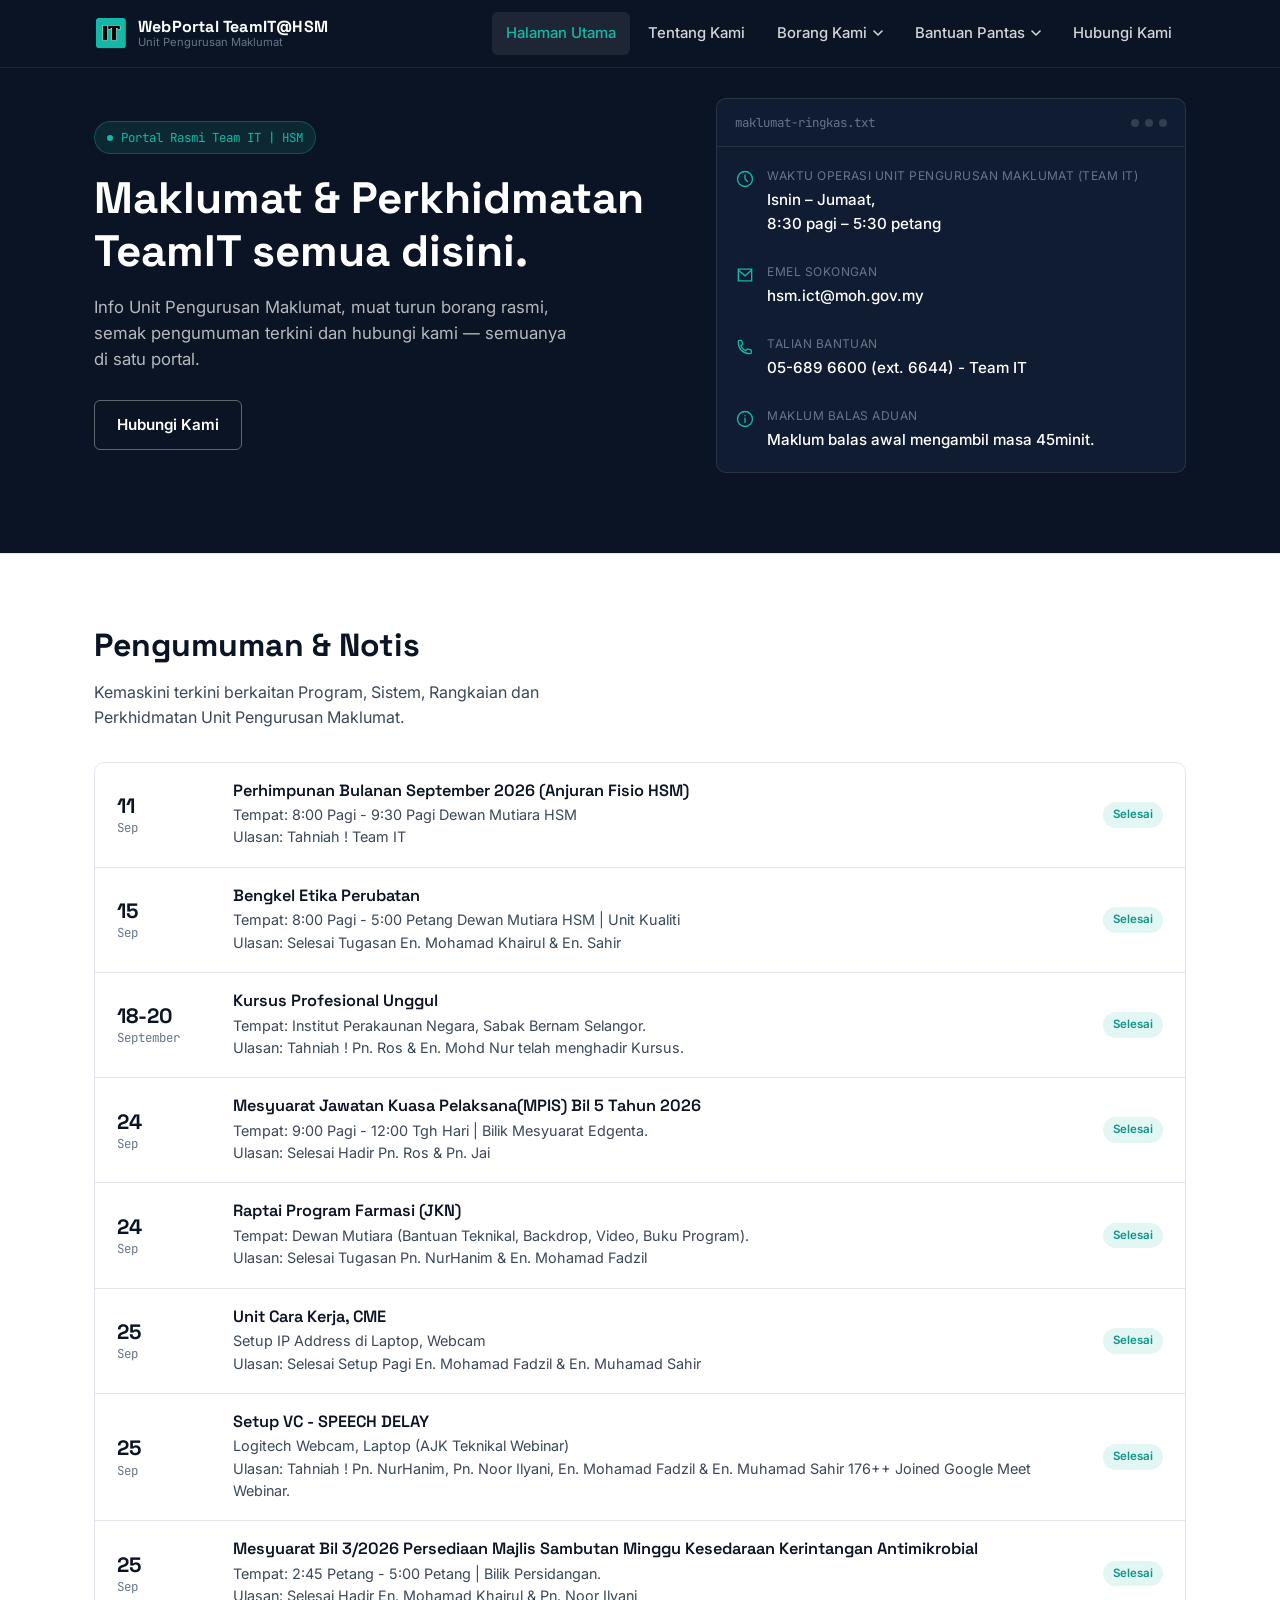
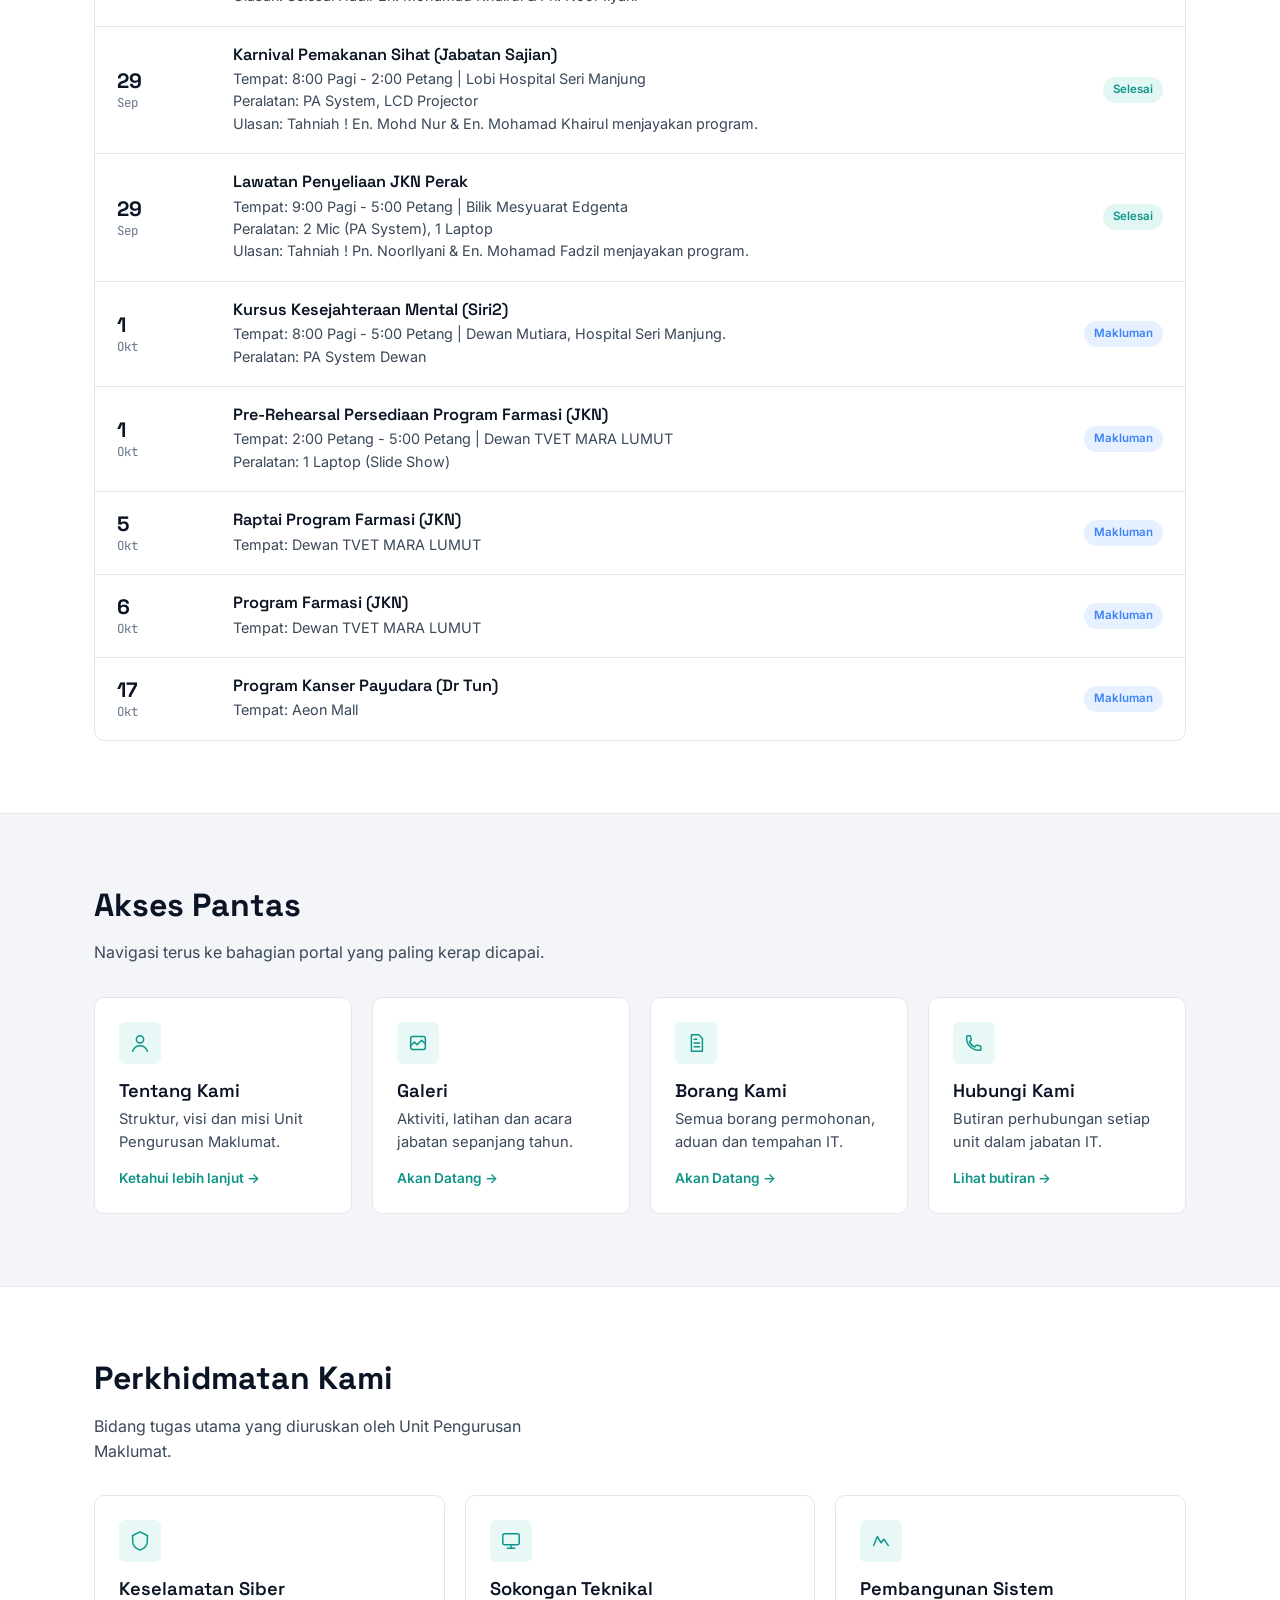
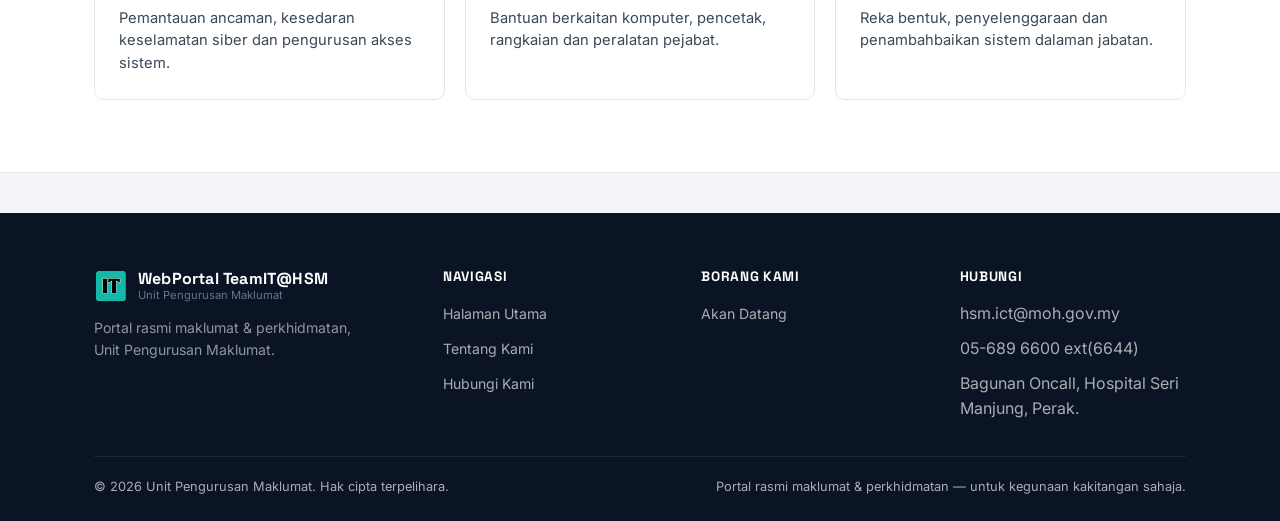
==== index.html @ c6479dba "Updated: Kemaskini Pengumuman & Notis (batal)" ====
<!DOCTYPE html>
<html lang="ms">
<head>
<meta charset="UTF-8">
<meta name="viewport" content="width=device-width, initial-scale=1.0">
<title>WebPortal TeamIT — Halaman Utama</title>
 <!-- Kod Favicon PNG di sini -->
<link rel="icon" type="image/png" href="assets/img/logo.png">
<link rel="stylesheet" href="assets/css/style.css">
</head>
<body>

<!-- ============ NAVBAR ============ -->
<header class="navbar">
  <div class="container">
    <a href="index.html" class="brand">
      <!-- <svg class="brand-mark" viewBox="0 0 40 40" fill="none" xmlns="http://www.w3.org/2000/svg">
        <rect width="40" height="40" rx="8" fill="#14B8A6"/>
        <path d="M12 27V13M20 27V17M28 27V10" stroke="#0B1424" stroke-width="3" stroke-linecap="round"/>
      </svg> -->
      <!-- SELEPAS (di index.html, tentang-kami.html, galeri.html, hubungi-kami.html) -->
      <img src="assets/img/logo.png" alt="Logo WebPortal TeamIT" class="brand-mark">
      <span class="brand-text"><strong>WebPortal TeamIT@HSM</strong><span>Unit Pengurusan Maklumat</span></span>
    </a>

    <button class="nav-toggle" aria-label="Buka menu" aria-expanded="false">
      <svg width="26" height="26" viewBox="0 0 24 24" fill="none"><path d="M4 6h16M4 12h16M4 18h16" stroke="currentColor" stroke-width="2" stroke-linecap="round"/></svg>
    </button>

    <ul class="nav-links">
      <li class="active"><a href="index.html" class="nav-link">Halaman Utama</a></li>
      <li><a href="tentang-kami.html" class="nav-link">Tentang Kami</a></li>
      <!-- <li><a href="galeri.html" class="nav-link">Galeri</a></li> -->
      <li class="has-dropdown">
        <a href="borang/index.html" class="nav-link">
          Borang Kami
          <svg class="caret" viewBox="0 0 10 6" fill="none"><path d="M1 1l4 4 4-4" stroke="currentColor" stroke-width="1.6" stroke-linecap="round" stroke-linejoin="round"/></svg>
        </a>
        <div class="dropdown">
          <a href="#"><strong>Borang Kami</strong><small>Fungsi ini akan datang</small></a>
          <!-- <a href="borang/permohonan-akaun.html"><strong>Permohonan Akaun & Akses</strong><small>Akaun e-mel, sistem dalaman & VPN</small></a> -->
          <!-- <a href="borang/aduan-sistem.html"><strong>Aduan Sistem / Kerosakan</strong><small>Laporkan masalah rangkaian, komputer & sistem</small></a> -->
          <!-- <a href="borang/tempahan-peralatan.html"><strong>Tempahan Peralatan IT</strong><small>Projektor, laptop, sistem PA & lain-lain</small></a> -->
          <!-- <a href="borang/cadangan-penambahbaikan.html"><strong>Cadangan Penambahbaikan</strong><small>Cadangkan penambahbaikan sistem/perkhidmatan</small></a> -->
          <!-- <div class="dropdown-footer">
            <a href="borang/index.html">Lihat semua borang →</a>
          </div> -->
        </div>
      </li>
      <li class="has-dropdown">
        <a href="borang/index.html" class="nav-link">Bantuan Pantas
           <svg class="caret" viewBox="0 0 10 6" fill="none"><path d="M1 1l4 4 4-4" stroke="currentColor" stroke-width="1.6" stroke-linecap="round" stroke-linejoin="round"/></svg>
        </a>
        <div class="dropdown">
          <a href="bantuan.html"><strong>URL Pantas</strong><small>Pautan url ini ada Internet & Intranet</small></a>
        </div>
      </li>
      <li><a href="hubungi-kami.html" class="nav-link">Hubungi Kami</a></li>
    </ul>
  </div>
</header>

<!-- ============ HERO ============ -->
<section class="hero">
  <div class="container">
    <div>
      <span class="hero-tag"><span class="dot"></span> Portal Rasmi Team IT | HSM</span>
      <h1>Maklumat & Perkhidmatan TeamIT semua disini.</h1>
      <p class="lead">Info Unit Pengurusan Maklumat, muat turun borang rasmi, semak pengumuman terkini dan hubungi kami — semuanya di satu portal.</p>
      <div class="hero-actions">
        <!-- <a href="borang/index.html" class="btn btn-main">Lihat Borang Kami</a> -->
        <a href="hubungi-kami.html" class="btn btn-outline">Hubungi Kami</a>
      </div>
    </div>

    <div class="status-panel">
      <div class="status-panel-head">
        <span>maklumat-ringkas.txt</span>
        <span class="lights"><span></span><span></span><span></span></span>
      </div>
      <ul class="status-list">
        <li>
          <svg class="ic" viewBox="0 0 24 24" fill="none"><circle cx="12" cy="12" r="9" stroke="currentColor" stroke-width="1.6"/><path d="M12 7v5l3 3" stroke="currentColor" stroke-width="1.6" stroke-linecap="round"/></svg>
          <div><div class="label">Waktu Operasi Unit Pengurusan Maklumat (Team IT)</div><div class="value">Isnin – Jumaat, <br>8:30 pagi – 5:30 petang</div></div>
        </li>
        <li>
          <svg class="ic" viewBox="0 0 24 24" fill="none"><path d="M4 5h16v14H4z" stroke="currentColor" stroke-width="1.6"/><path d="M4 6l8 7 8-7" stroke="currentColor" stroke-width="1.6"/></svg>
          <div><div class="label">Emel Sokongan</div><div class="value">hsm.ict@moh.gov.my</div></div>
        </li>
        <li>
          <svg class="ic" viewBox="0 0 24 24" fill="none"><path d="M4 5c0-.6.4-1 1-1h2.2c.5 0 .9.3 1 .8l.8 3.2c.1.4 0 .8-.3 1.1L7 10.8c1.2 2.5 3.2 4.5 5.7 5.7l1.7-1.7c.3-.3.7-.4 1.1-.3l3.2.8c.5.1.8.5.8 1V19c0 .6-.4 1-1 1h-1C9.8 20 4 14.2 4 6.9V5z" stroke="currentColor" stroke-width="1.6" stroke-linejoin="round"/></svg>
          <div><div class="label">Talian Bantuan</div>
          <!-- <div class="value">05-689 6600 (ext. 6645) - Non Team IT</div> -->
          <div class="value">05-689 6600 (ext. 6644) - Team IT</div></div>
        </li>
        <li>
         <svg class="ic" viewBox="0 0 24 24" fill="none"><circle cx="12" cy="12" r="9" stroke="currentColor" stroke-width="1.6"/><path d="M12 11v5" stroke="currentColor" stroke-width="1.6" stroke-linecap="round"/><circle cx="12" cy="8" r="0.9" fill="currentColor" stroke="none"/></svg>
          <div><div class="label">Maklum Balas Aduan</div><div class="value">Maklum balas awal mengambil masa 45minit.</div></div>
        </li>
      </ul>
    </div>
  </div>
</section>

<!-- ============ PENGUMUMAN ============ -->
<section class="section section--alt">
  <div class="container">
    <div class="eyebrow-row">
      <div>
        <h2>Pengumuman & Notis</h2>
        <p>Kemaskini terkini berkaitan Program, Sistem, Rangkaian dan Perkhidmatan Unit Pengurusan Maklumat.</p>
      </div>
    </div>

    <div class="notice-list">
      <div class="notice-item">
        <div class="notice-date"><strong>11</strong>Sep</div>
        <div class="notice-body">
          <h3>Perhimpunan Bulanan September 2026 (Anjuran Fisio HSM)</h3>
          <p>Tempat: 8:00 Pagi - 9:30 Pagi Dewan Mutiara HSM</p>
          <p>Ulasan: Tahniah ! Team IT</p>
        </div>
        <!-- <span class="tag tag--warn">Penyelenggaraan</span> -->
           <span class="tag tag--ok">Selesai</span>
      </div>

      <div class="notice-item">
        <div class="notice-date"><strong>15</strong>Sep</div>
        <div class="notice-body">
          <h3>Bengkel Etika Perubatan</h3>
          <p>Tempat: 8:00 Pagi - 5:00 Petang Dewan Mutiara HSM | Unit Kualiti</p>
          <p>Ulasan: Selesai Tugasan En. Mohamad Khairul & En. Sahir</p>
        </div>
        <!-- <span class="tag tag--warn">Penyelenggaraan</span> -->
           <span class="tag tag--ok">Selesai</span>
      </div>

      <div class="notice-item">
        <div class="notice-date"><strong>18-20</strong>September</div>
        <div class="notice-body">
          <h3>Kursus Profesional Unggul</h3>
          <p>Tempat: Institut Perakaunan Negara, Sabak Bernam Selangor.</p>
          <p>Ulasan: Tahniah ! Pn. Ros & En. Mohd Nur telah menghadir Kursus.</p>
        </div>
        <!-- <span class="tag tag--warn">Penyelenggaraan</span> -->
           <span class="tag tag--ok">Selesai</span>
      </div>



      <div class="notice-item">
        <div class="notice-date"><strong>24</strong>Sep</div>
        <div class="notice-body">
          <h3>Mesyuarat Jawatan Kuasa Pelaksana(MPIS) Bil 5 Tahun 2026</h3>
          <p>Tempat: 9:00 Pagi - 12:00 Tgh Hari | Bilik Mesyuarat Edgenta.</p>
          <p>Ulasan: Selesai Hadir Pn. Ros & Pn. Jai</p>
          <!-- <p>Kata laluan akaun sistem kini wajib ditukar setiap 90 hari. Sila rujuk emel makluman untuk butiran.</p> -->
        </div>
        <span class="tag tag--ok">Selesai</span>
      </div>

      <div class="notice-item">
        <div class="notice-date"><strong>24</strong>Sep</div>
        <div class="notice-body">
          <h3>Raptai Program Farmasi (JKN)</h3>
          <p>Tempat: Dewan Mutiara (Bantuan Teknikal, Backdrop, Video, Buku Program). </p>
          <p>Ulasan: Selesai Tugasan Pn. NurHanim & En. Mohamad Fadzil</p>
          <!-- <p>Kata laluan akaun sistem kini wajib ditukar setiap 90 hari. Sila rujuk emel makluman untuk butiran.</p> -->
        </div>
        <span class="tag tag--ok">Selesai</span>
      </div>

      <div class="notice-item">
        <div class="notice-date"><strong>25</strong>Sep</div>
        <div class="notice-body">
          <h3>Unit Cara Kerja, CME</h3>
          <p>Setup IP Address di Laptop, Webcam</p>
          <p>Ulasan: Selesai Setup Pagi En. Mohamad Fadzil & En. Muhamad Sahir</p>
        </div>
        <span class="tag tag--ok">Selesai</span>
      </div>

      <div class="notice-item">
        <div class="notice-date"><strong>25</strong>Sep</div>
        <div class="notice-body">
          <h3>Setup VC - SPEECH DELAY</h3>
          <p>Logitech Webcam, Laptop (AJK Teknikal Webinar)</p>
          <p>Ulasan: Tahniah ! Pn. NurHanim, Pn. Noor Ilyani, En. Mohamad Fadzil & En. Muhamad Sahir 176++ Joined Google Meet Webinar.</p>
        </div>
        <span class="tag tag--ok">Selesai</span>
      </div>

      <div class="notice-item">
        <div class="notice-date"><strong>25</strong>Sep</div>
        <div class="notice-body">
          <h3>Mesyuarat Bil 3/2026 Persediaan Majlis Sambutan Minggu Kesedaraan Kerintangan Antimikrobial</h3>
          <p>Tempat: 2:45 Petang - 5:00 Petang | Bilik Persidangan.</p>
          <p>Ulasan: Selesai Hadir En. Mohamad Khairul & Pn. Noor Ilyani</p>
        </div>
        <span class="tag tag--ok">Selesai</span>
      </div>

      <div class="notice-item">
        <div class="notice-date"><strong>29</strong>Sep</div>
        <div class="notice-body">
          <h3>Karnival Pemakanan Sihat (Jabatan Sajian)</h3>
          <p>Tempat: 8:00 Pagi - 2:00 Petang | Lobi Hospital Seri Manjung</p>
          <p>Peralatan: PA System, LCD Projector</p>
          <p>Ulasan: Tahniah ! En. Mohd Nur & En. Mohamad Khairul menjayakan program.</p>
        </div>
        <span class="tag tag--ok">Selesai</span>
      </div>

      <div class="notice-item">
        <div class="notice-date"><strong>29</strong>Sep</div>
        <div class="notice-body">
          <h3>Lawatan Penyeliaan JKN Perak</h3>
          <p>Tempat: 9:00 Pagi - 5:00 Petang | Bilik Mesyuarat Edgenta</p>
          <p>Peralatan: 2 Mic (PA System), 1 Laptop</p>
          <p>Ulasan: Tahniah ! Pn. NoorIlyani & En. Mohamad Fadzil menjayakan program.</p>
        </div>
        <span class="tag tag--ok">Selesai</span>
      </div>

      <div class="notice-item">
        <div class="notice-date"><strong>1</strong>Okt</div>
        <div class="notice-body">
          <h3>Kursus Kesejahteraan Mental (Siri2)</h3>
          <p>Tempat: 8:00 Pagi - 5:00 Petang | Dewan Mutiara, Hospital Seri Manjung.</p>
          <p>Peralatan: PA System Dewan</p>
        </div>
        <span class="tag tag--info">Makluman</span>
      </div>

      <div class="notice-item">
        <div class="notice-date"><strong>1</strong>Okt</div>
        <div class="notice-body">
          <h3>Pre-Rehearsal Persediaan Program Farmasi (JKN)</h3>
          <p>Tempat: 2:00 Petang - 5:00 Petang | Dewan TVET MARA LUMUT</p>
          <p>Peralatan: 1 Laptop (Slide Show)</p>
        </div>
        <span class="tag tag--info">Makluman</span>
      </div>

      <div class="notice-item">
        <div class="notice-date"><strong>5</strong>Okt</div>
        <div class="notice-body">
          <h3>Raptai Program Farmasi (JKN)</h3>
          <p>Tempat: Dewan TVET MARA LUMUT</p>
        </div>
        <span class="tag tag--info">Makluman</span>
      </div>
      <div class="notice-item">
        <div class="notice-date"><strong>6</strong>Okt</div>
        <div class="notice-body">
          <h3>Program Farmasi (JKN)</h3>
          <p>Tempat: Dewan TVET MARA LUMUT</p>
        </div>
        <span class="tag tag--info">Makluman</span>
      </div>
      <div class="notice-item">
        <div class="notice-date"><strong>17</strong>Okt</div>
        <div class="notice-body">
          <h3>Program Kanser Payudara (Dr Tun)</h3>
          <p>Tempat: Aeon Mall</p>
        </div>
        <span class="tag tag--info">Makluman</span>
      </div>
    </div>
  </div>
</section>

<!-- ============ AKSES PANTAS ============ -->
<section class="section">
  <div class="container">
    <div class="eyebrow-row">
      <div>
        <h2>Akses Pantas</h2>
        <p>Navigasi terus ke bahagian portal yang paling kerap dicapai.</p>
      </div>
    </div>

    <div class="grid grid-4">
      <a href="tentang-kami.html" class="card">
        <div class="card-icon"><svg viewBox="0 0 24 24" fill="none"><path d="M12 12a4 4 0 100-8 4 4 0 000 8z" stroke="currentColor" stroke-width="1.6"/><path d="M4 21c1.5-4 5-6 8-6s6.5 2 8 6" stroke="currentColor" stroke-width="1.6" stroke-linecap="round"/></svg></div>
        <h3>Tentang Kami</h3>
        <p>Struktur, visi dan misi Unit Pengurusan Maklumat.</p>
        <span class="card-link">Ketahui lebih lanjut →</span>
      </a>
      <!-- <a href="galeri.html" class="card"> -->
        <a href="#" class="card" onclick="return false;">
        <div class="card-icon"><svg viewBox="0 0 24 24" fill="none"><rect x="4" y="5" width="16" height="14" rx="2" stroke="currentColor" stroke-width="1.6"/><path d="M4 15l4-4 3 3 5-5 4 4" stroke="currentColor" stroke-width="1.6" stroke-linejoin="round"/></svg></div>
        <h3>Galeri</h3>
        <p>Aktiviti, latihan dan acara jabatan sepanjang tahun.</p>
        <span class="card-link">Akan Datang →</span>
      </a>
      <!-- <a href="borang/index.html" class="card"> -->
        <a href="#" class="card" onclick="return false;">
        <div class="card-icon"><svg viewBox="0 0 24 24" fill="none"><path d="M7 3h8l4 4v14H7V3z" stroke="currentColor" stroke-width="1.6" stroke-linejoin="round"/><path d="M10 12h6M10 16h6M10 8h3" stroke="currentColor" stroke-width="1.6" stroke-linecap="round"/></svg></div>
        <h3>Borang Kami</h3>
        <p>Semua borang permohonan, aduan dan tempahan IT.</p>
        <span class="card-link">Akan Datang →</span>
      </a>
      <a href="hubungi-kami.html" class="card">
        <div class="card-icon"><svg viewBox="0 0 24 24" fill="none"><path d="M4 5c0-.6.4-1 1-1h2.2c.5 0 .9.3 1 .8l.8 3.2c.1.4 0 .8-.3 1.1L7 10.8c1.2 2.5 3.2 4.5 5.7 5.7l1.7-1.7c.3-.3.7-.4 1.1-.3l3.2.8c.5.1.8.5.8 1V19c0 .6-.4 1-1 1h-1C9.8 20 4 14.2 4 6.9V5z" stroke="currentColor" stroke-width="1.6" stroke-linejoin="round"/></svg></div>
        <h3>Hubungi Kami</h3>
        <p>Butiran perhubungan setiap unit dalam jabatan IT.</p>
        <span class="card-link">Lihat butiran →</span>
      </a>
    </div>
  </div>
</section>

<!-- ============ PERKHIDMATAN ============ -->
<section class="section section--alt">
  <div class="container">
    <div class="eyebrow-row">
      <div>
        <h2>Perkhidmatan Kami</h2>
        <p>Bidang tugas utama yang diuruskan oleh Unit Pengurusan Maklumat.</p>
      </div>
    </div>

    <div class="grid grid-3">
      <div class="card">
        <div class="card-icon"><svg viewBox="0 0 24 24" fill="none"><path d="M12 2l8 4v6c0 5-3.5 8.5-8 10-4.5-1.5-8-5-8-10V6l8-4z" stroke="currentColor" stroke-width="1.6" stroke-linejoin="round"/></svg></div>
        <h3>Keselamatan Siber</h3>
        <p>Pemantauan ancaman, kesedaran keselamatan siber dan pengurusan akses sistem.</p>
      </div>
      <div class="card">
        <div class="card-icon"><svg viewBox="0 0 24 24" fill="none"><rect x="3" y="4" width="18" height="12" rx="2" stroke="currentColor" stroke-width="1.6"/><path d="M8 20h8M12 16v4" stroke="currentColor" stroke-width="1.6" stroke-linecap="round"/></svg></div>
        <h3>Sokongan Teknikal</h3>
        <p>Bantuan berkaitan komputer, pencetak, rangkaian dan peralatan pejabat.</p>
      </div>
      <div class="card">
        <div class="card-icon"><svg viewBox="0 0 24 24" fill="none"><path d="M4 17l4-10 4 7 3-4 5 7" stroke="currentColor" stroke-width="1.6" stroke-linecap="round" stroke-linejoin="round"/></svg></div>
        <h3>Pembangunan Sistem</h3>
        <p>Reka bentuk, penyelenggaraan dan penambahbaikan sistem dalaman jabatan.</p>
      </div>
    </div>
  </div>
</section>

<!-- ============ FOOTER ============ -->
<footer class="site-footer">
  <div class="container">
    <div class="footer-grid">
      <div class="footer-brand">
        <div class="brand" style="margin-bottom:14px;">
         
         <img src="assets/img/logo.png" alt="Logo WebPortal TeamIT" class="brand-mark">
      <span class="brand-text"><strong>WebPortal TeamIT@HSM</strong><span>Unit Pengurusan Maklumat</span></span>
        </div>
        <p>Portal rasmi maklumat & perkhidmatan, Unit Pengurusan Maklumat.</p>
      </div>
      <div>
        <h4>Navigasi</h4>
        <ul>
          <li><a href="index.html">Halaman Utama</a></li>
          <li><a href="tentang-kami.html">Tentang Kami</a></li>
          <!-- <li><a href="galeri.html">Galeri</a></li> -->
          <li><a href="hubungi-kami.html">Hubungi Kami</a></li>
        </ul>
      </div>
      <div>
        <h4>Borang Kami</h4>
        <ul>
          <li><a href="#">Akan Datang</a></li>
          <!-- <li><a href="borang/permohonan-akaun.html">Permohonan Akaun</a></li> -->
          <!-- <li><a href="borang/aduan-sistem.html">Aduan Sistem</a></li> -->
          <!-- <li><a href="borang/tempahan-peralatan.html">Tempahan Peralatan</a></li> -->
          <!-- <li><a href="borang/cadangan-penambahbaikan.html">Cadangan</a></li> -->
        </ul>
      </div>
      <div>
        <h4>Hubungi</h4>
        <ul>
          <li>hsm.ict@moh.gov.my</li>
          <li>05-689 6600 ext(6644)</li>
          <li>Bagunan Oncall, Hospital Seri Manjung, Perak.</li>
        </ul>
      </div>
    </div>
    <div class="footer-bottom">
      <span>© 2026 Unit Pengurusan Maklumat. Hak cipta terpelihara.</span>
      <span>Portal rasmi maklumat & perkhidmatan — untuk kegunaan kakitangan sahaja.</span>
    </div>
  </div>
</footer>

<script src="assets/js/main.js"></script>
</body>
</html>
---- assets/css/style.css ----
/* ============================================
   PORTAL IT — Design Tokens & Base Styles
   ============================================ */

@import url('https://fonts.googleapis.com/css2?family=Space+Grotesk:wght@500;600;700&family=Inter:wght@400;500;600;700&family=JetBrains+Mono:wght@500&display=swap');

:root {
  /* Colors */
  --navy-950: #0B1424;
  --navy-900: #101C31;
  --navy-800: #16273F;
  --teal-500: #14B8A6;
  --teal-600: #0E9488;
  --blue-500: #3B82F6;
  --amber-500: #F59E0B;
  --paper: #F3F5F8;
  --paper-alt: #FFFFFF;
  --line: #E2E7EE;
  --ink-900: #14202E;
  --ink-700: #3A4859;
  --ink-500: #66758A;
  --white: #f8f8f8;
  --black: #000000;

  /* Type */
  --font-head: 'Space Grotesk', sans-serif;
  --font-body: 'Inter', sans-serif;
  --font-mono: 'JetBrains Mono', monospace;

  /* Layout */
  --container: 1140px;
  --radius-s: 6px;
  --radius-m: 10px;
  --nav-h: 68px;
}

* { box-sizing: border-box; }

html { scroll-behavior: smooth; }

body {
  margin: 0;
  font-family: var(--font-body);
  background: var(--paper);
  color: var(--ink-900);
  line-height: 1.55;
  -webkit-font-smoothing: antialiased;
}

img { max-width: 100%; display: block; }

a { color: inherit; text-decoration: none; }

h1, h2, h3, h4 {
  font-family: var(--font-head);
  color: var(--navy-950);
  line-height: 1.2;
  margin: 0 0 0.5em 0;
}

h1 { font-size: clamp(2rem, 4vw, 2.75rem); font-weight: 700; }
h2 { font-size: clamp(1.5rem, 3vw, 2rem); font-weight: 700; }
h3 { font-size: 1.15rem; font-weight: 600; }

p { margin: 0 0 1em 0; color: var(--ink-700); }

.container {
  max-width: var(--container);
  margin: 0 auto;
  padding: 0 24px;
}

.section { padding: 72px 0; }
.section--tight { padding: 48px 0; }
.section--alt { background: var(--paper-alt); border-top: 1px solid var(--line); border-bottom: 1px solid var(--line); }

.eyebrow-row {
  display: flex;
  align-items: baseline;
  justify-content: space-between;
  gap: 16px;
  margin-bottom: 32px;
  flex-wrap: wrap;
}

.eyebrow-row p { margin: 0; max-width: 480px; }

/* Buttons */
.btn {
  display: inline-flex;
  align-items: center;
  gap: 8px;
  font-family: var(--font-body);
  font-weight: 600;
  font-size: 0.95rem;
  padding: 12px 22px;
  border-radius: var(--radius-s);
  border: 1px solid transparent;
  cursor: pointer;
  transition: background-color 0.15s ease, border-color 0.15s ease, color 0.15s ease;
}

.btn-main { 
  background: var(--white); 
  color: var(--black);
}
.btn-main:hover {
  background: transparent; 
  color: var(--white);
  border-color: var(--teal-500);
}
.btn-primary { 
    background: var(--black);
    color: var(--white);
    transition: 1000ms; 
  }
.btn-primary:hover {
   background: var(--teal-600);
  }

.btn-outline { background: transparent; color: var(--paper-alt); border-color: rgba(255,255,255,0.35); }
.btn-outline:hover { border-color: var(--teal-500); color: var(--teal-500); }

.btn-dark { background: var(--navy-950); color: var(--paper-alt); }
.btn-dark:hover { background: var(--navy-800); }

/* ============================================
   NAVBAR
   ============================================ */
.navbar {
  position: sticky;
  top: 0;
  z-index: 100;
  background: var(--navy-950);
  height: var(--nav-h);
  display: flex;
  align-items: center;
  border-bottom: 1px solid rgba(255,255,255,0.08);
}

.navbar .container {
  display: flex;
  align-items: center;
  justify-content: space-between;
  width: 100%;
}

.brand {
  display: flex;
  align-items: center;
  gap: 10px;
  color: var(--paper-alt);
}

.brand-mark {
  width: 34px;
  height: 34px;
  flex-shrink: 0;
}

.brand-text { display: flex; flex-direction: column; line-height: 1.15; }
.brand-text strong { font-family: var(--font-head); font-size: 1rem; letter-spacing: 0.2px; }
.brand-text span { font-size: 0.7rem; color: var(--ink-500); }

.nav-links {
  display: flex;
  align-items: center;
  gap: 4px;
  list-style: none;
  margin: 0;
  padding: 0;
}

.nav-links > li { position: relative; }

.nav-links a.nav-link {
  display: flex;
  align-items: center;
  gap: 6px;
  color: rgba(255,255,255,0.82);
  font-size: 0.93rem;
  font-weight: 500;
  padding: 10px 14px;
  border-radius: var(--radius-s);
  transition: background-color 0.15s ease, color 0.15s ease;
}

.nav-links a.nav-link:hover,
.nav-links li.active > a.nav-link {
  background: rgba(255,255,255,0.08);
  color: #fff;
}

.nav-links li.active > a.nav-link { color: var(--teal-500); }

.caret { width: 10px; height: 10px; transition: transform 0.15s ease; }
.has-dropdown.open .caret { transform: rotate(180deg); }

.dropdown {
  position: absolute;
  top: calc(100% + 8px);
  left: 0;
  min-width: 260px;
  background: var(--paper-alt);
  border: 1px solid var(--line);
  border-radius: var(--radius-m);
  box-shadow: 0 12px 28px rgba(11,20,36,0.18);
  padding: 8px;
  display: none;
  flex-direction: column;
  gap: 2px;
}

.has-dropdown.open .dropdown { display: flex; }

.dropdown a {
  display: flex;
  flex-direction: column;
  padding: 10px 12px;
  border-radius: var(--radius-s);
  color: var(--ink-900);
}

.dropdown a:hover { background: var(--paper); }
.dropdown a strong { font-size: 0.9rem; font-weight: 600; }
.dropdown a small { font-size: 0.76rem; color: var(--ink-500); margin-top: 2px; }

.dropdown .dropdown-footer {
  border-top: 1px solid var(--line);
  margin-top: 4px;
  padding-top: 8px;
}

.dropdown .dropdown-footer a { color: var(--teal-600); font-weight: 600; font-size: 0.85rem; flex-direction: row; gap: 6px; align-items: center; }

.nav-toggle {
  display: none;
  background: none;
  border: none;
  color: #fff;
  cursor: pointer;
  padding: 8px;
}

/* Mobile nav */
@media (max-width: 900px) {
  .nav-toggle { display: block; }

  .nav-links {
    position: fixed;
    top: var(--nav-h);
    left: 0;
    right: 0;
    bottom: 0;
    background: var(--navy-950);
    flex-direction: column;
    align-items: stretch;
    padding: 12px;
    gap: 4px;
    overflow-y: auto;
    transform: translateX(100%);
    transition: transform 0.2s ease;
  }

  .nav-links.open { transform: translateX(0); }

  .nav-links a.nav-link { padding: 14px 12px; font-size: 1rem; justify-content: space-between; }

  .dropdown {
    position: static;
    box-shadow: none;
    background: var(--navy-900);
    border-color: rgba(255,255,255,0.08);
    margin: 2px 0 8px 0;
  }

  .dropdown a { color: rgba(255,255,255,0.85); }
  .dropdown a:hover { background: rgba(255,255,255,0.06); }
  .dropdown a small { color: var(--ink-500); }
  .dropdown .dropdown-footer { border-color: rgba(255,255,255,0.1); }
}

/* ============================================
   HERO (Homepage)
   ============================================ */
.hero {
  background: var(--navy-950);
  color: var(--paper-alt);
  padding: 30px 0 80px;
  position: relative;
  overflow: hidden;
}

.hero .container {
  display: grid;
  grid-template-columns: 1.1fr 0.9fr;
  gap: 48px;
  align-items: center;
  position: relative;
  z-index: 1;
}

.hero-tag {
  display: inline-flex;
  align-items: center;
  gap: 8px;
  font-family: var(--font-mono);
  font-size: 0.78rem;
  color: var(--teal-500);
  background: rgba(20,184,166,0.12);
  border: 1px solid rgba(20,184,166,0.3);
  padding: 6px 12px;
  border-radius: 999px;
  margin-bottom: 18px;
}

.hero-tag .dot { width: 6px; height: 6px; border-radius: 50%; background: var(--teal-500); }

.hero h1 { color: #fff; margin-bottom: 16px; }
.hero p.lead { color: rgba(255,255,255,0.7); font-size: 1.05rem; max-width: 480px; }

.hero-actions { display: flex; gap: 12px; margin-top: 28px; flex-wrap: wrap; }

.status-panel {
  background: var(--navy-900);
  border: 1px solid rgba(255,255,255,0.1);
  border-radius: var(--radius-m);
  overflow: hidden;
}

.status-panel-head {
  display: flex;
  align-items: center;
  justify-content: space-between;
  padding: 14px 18px;
  border-bottom: 1px solid rgba(255,255,255,0.08);
  font-family: var(--font-mono);
  font-size: 0.78rem;
  color: var(--ink-500);
}

.status-panel-head .lights { display: flex; gap: 6px; }
.status-panel-head .lights span { width: 8px; height: 8px; border-radius: 50%; background: rgba(255,255,255,0.15); }

.status-list { list-style: none; margin: 0; padding: 6px; }

.status-list li {
  display: flex;
  align-items: flex-start;
  gap: 12px;
  padding: 14px 12px;
  border-radius: var(--radius-s);
}

.status-list li:hover { background: rgba(255,255,255,0.04); }

.status-list .ic { width: 20px; height: 20px; color: var(--teal-500); flex-shrink: 0; margin-top: 2px; }

.status-list .label { font-size: 0.75rem; color: var(--ink-500); text-transform: uppercase; letter-spacing: 0.04em; margin-bottom: 2px; }
.status-list .value { font-size: 0.95rem; color: #fff; font-weight: 500; }

@media (max-width: 860px) {
  .hero .container { grid-template-columns: 1fr; }
}

/* ============================================
   CARDS — Quick access / Services
   ============================================ */
.grid {
  display: grid;
  gap: 20px;
}

.grid-4 { grid-template-columns: repeat(4, 1fr); }
.grid-3 { grid-template-columns: repeat(3, 1fr); }
.grid-2 { grid-template-columns: repeat(2, 1fr); }

@media (max-width: 980px) {
  .grid-4 { grid-template-columns: repeat(2, 1fr); }
  .grid-3 { grid-template-columns: repeat(2, 1fr); }
}
@media (max-width: 620px) {
  .grid-4, .grid-3, .grid-2 { grid-template-columns: 1fr; }
}

.card {
  background: var(--paper-alt);
  border: 1px solid var(--line);
  border-radius: var(--radius-m);
  padding: 24px;
  transition: border-color 0.15s ease, transform 0.15s ease;
}

a.card:hover { border-color: var(--teal-500); transform: translateY(-2px); }

.card-icon {
  width: 42px;
  height: 42px;
  border-radius: var(--radius-s);
  background: rgba(20,184,166,0.1);
  color: var(--teal-600);
  display: flex;
  align-items: center;
  justify-content: center;
  margin-bottom: 16px;
}
.card-icon svg { width: 22px; height: 22px; }

.card h3 { margin-bottom: 6px; }
.card p { margin: 0; font-size: 0.92rem; }

.card-link {
  display: inline-flex;
  align-items: center;
  gap: 6px;
  margin-top: 14px;
  font-size: 0.85rem;
  font-weight: 600;
  color: var(--teal-600);
}

/* ============================================
   NOTICES / ANNOUNCEMENTS
   ============================================ */
.notice-list { display: flex; flex-direction: column; border: 1px solid var(--line); border-radius: var(--radius-m); background: var(--paper-alt); overflow: hidden; }

.notice-item {
  display: grid;
  grid-template-columns: 96px 1fr auto;
  gap: 20px;
  align-items: center;
  padding: 18px 22px;
  border-bottom: 1px solid var(--line);
}
.notice-item:last-child { border-bottom: none; }

.notice-date {
  font-family: var(--font-mono);
  font-size: 0.78rem;
  color: var(--ink-500);
  display: flex;
  flex-direction: column;
  line-height: 1.3;
}
.notice-date strong { font-size: 1.3rem; color: var(--navy-950); font-family: var(--font-head); }

.notice-body h3 { margin-bottom: 4px; font-size: 1.02rem; }
.notice-body p { margin: 0; font-size: 0.9rem; }

.tag {
  font-size: 0.72rem;
  font-weight: 600;
  padding: 4px 10px;
  border-radius: 999px;
  white-space: nowrap;
  height: fit-content;
}
.tag--info { background: rgba(59,130,246,0.12); color: var(--blue-500); }
.tag--warn { background: rgba(245,158,11,0.14); color: #B45309; }
.tag--ok { background: rgba(20,184,166,0.12); color: var(--teal-600); }

.tag--kursus{
  background-color: rgb(14, 148, 136); color: var(--white);
}

@media (max-width: 620px) {
  .notice-item { grid-template-columns: 1fr; gap: 8px; }
  .notice-date { flex-direction: row; gap: 8px; align-items: baseline; }
}

.soon{
  background-color: var(--black);
}

/* ============================================
   FOOTER
   ============================================ */
.site-footer {
  background: var(--navy-950);
  color: rgba(255,255,255,0.65);
  padding: 56px 0 24px;
  margin-top: 40px;
}

.footer-grid {
  display: grid;
  grid-template-columns: 1.4fr 1fr 1fr 1fr;
  gap: 32px;
  padding-bottom: 36px;
  border-bottom: 1px solid rgba(255,255,255,0.08);
}

.footer-grid h4 { color: #fff; font-size: 0.85rem; text-transform: uppercase; letter-spacing: 0.05em; margin-bottom: 16px; }

.footer-grid ul { list-style: none; margin: 0; padding: 0; display: flex; flex-direction: column; gap: 10px; }
.footer-grid a { font-size: 0.88rem; }
.footer-grid a:hover { color: var(--teal-500); }

.footer-brand p { color: rgba(255,255,255,0.55); font-size: 0.88rem; max-width: 280px; }

.footer-bottom {
  display: flex;
  justify-content: space-between;
  align-items: center;
  padding-top: 20px;
  font-size: 0.8rem;
  flex-wrap: wrap;
  gap: 10px;
}

@media (max-width: 860px) {
  .footer-grid { grid-template-columns: 1fr 1fr; }
}
@media (max-width: 560px) {
  .footer-grid { grid-template-columns: 1fr; }
}

/* ============================================
   PAGE HEADER (inner pages)
   ============================================ */
.page-header {
  background: var(--navy-950);
  color: #fff;
  padding: 52px 0;
}
.page-header h1 { color: #fff; }
.page-header p { color: rgba(255,255,255,0.65); max-width: 560px; margin: 0; }

.breadcrumb { font-family: var(--font-mono); font-size: 0.78rem; color: var(--teal-500); margin-bottom: 12px; display: flex; align-items: center; gap: 8px; }
.breadcrumb a { color: rgba(255,255,255,0.55); }
.breadcrumb a:hover { color: #fff; }

/* ============================================
   UTILS
   ============================================ */
.text-center { text-align: center; }
.mt-0 { margin-top: 0; }
.divider { height: 1px; background: var(--line); border: none; margin: 40px 0; }

.avatar {
  width: 52px;
  height: 52px;
  border-radius: 50%;
  background: var(--navy-950);
  color: var(--teal-500);
  display: flex;
  align-items: center;
  justify-content: center;
  font-family: var(--font-head);
  font-weight: 700;
  font-size: 0.95rem;
  flex-shrink: 0;
}

.badge-dot {
  display: inline-flex;
  align-items: center;
  gap: 6px;
  font-size: 0.8rem;
  color: var(--teal-600);
  font-weight: 600;
}
.badge-dot::before { content: ''; width: 7px; height: 7px; border-radius: 50%; background: var(--teal-500); }

/* ============================================
   FORM COMPONENTS (Borang Kami)
   ============================================ */
.form-layout { display: grid; grid-template-columns: 1fr 320px; gap: 40px; align-items: start; }
@media (max-width: 900px) { .form-layout { grid-template-columns: 1fr; } }

.form-box { background: var(--paper-alt); border: 1px solid var(--line); border-radius: var(--radius-m); padding: 32px; }

.form-row { display: grid; grid-template-columns: 1fr 1fr; gap: 18px; }
@media (max-width: 560px) { .form-row { grid-template-columns: 1fr; } }

.field { margin-bottom: 18px; }
.field label { display: block; font-size: 0.85rem; font-weight: 600; margin-bottom: 6px; color: var(--ink-900); }
.field .hint { font-size: 0.78rem; color: var(--ink-500); font-weight: 400; margin-left: 4px; }
.field input,
.field select,
.field textarea {
  width: 100%;
  padding: 11px 13px;
  border: 1px solid var(--line);
  border-radius: var(--radius-s);
  font-family: var(--font-body);
  font-size: 0.92rem;
  color: var(--ink-900);
  background: var(--paper);
}
.field input:focus,
.field select:focus,
.field textarea:focus {
  outline: 2px solid var(--teal-500);
  outline-offset: 1px;
  border-color: var(--teal-500);
}
.field textarea { resize: vertical; min-height: 100px; }

.radio-group { display: flex; gap: 18px; flex-wrap: wrap; }
.radio-option { display: flex; align-items: center; gap: 8px; font-size: 0.9rem; color: var(--ink-700); }
.radio-option input { width: auto; }

.form-note { font-size: 0.82rem; color: var(--ink-500); margin-top: 14px; }

.success-banner {
  display: none;
  align-items: center;
  gap: 10px;
  background: rgba(20,184,166,0.1);
  color: var(--teal-600);
  border: 1px solid rgba(20,184,166,0.3);
  padding: 12px 16px;
  border-radius: var(--radius-s);
  font-size: 0.88rem;
  margin-bottom: 18px;
}
.success-banner.show { display: flex; }

.info-side { display: flex; flex-direction: column; gap: 16px; }
.info-side .card h3 { font-size: 1rem; margin-bottom: 8px; }
.info-side .card ul { margin: 0; padding-left: 18px; }
.info-side .card ul li { font-size: 0.88rem; color: var(--ink-700); margin-bottom: 6px; }
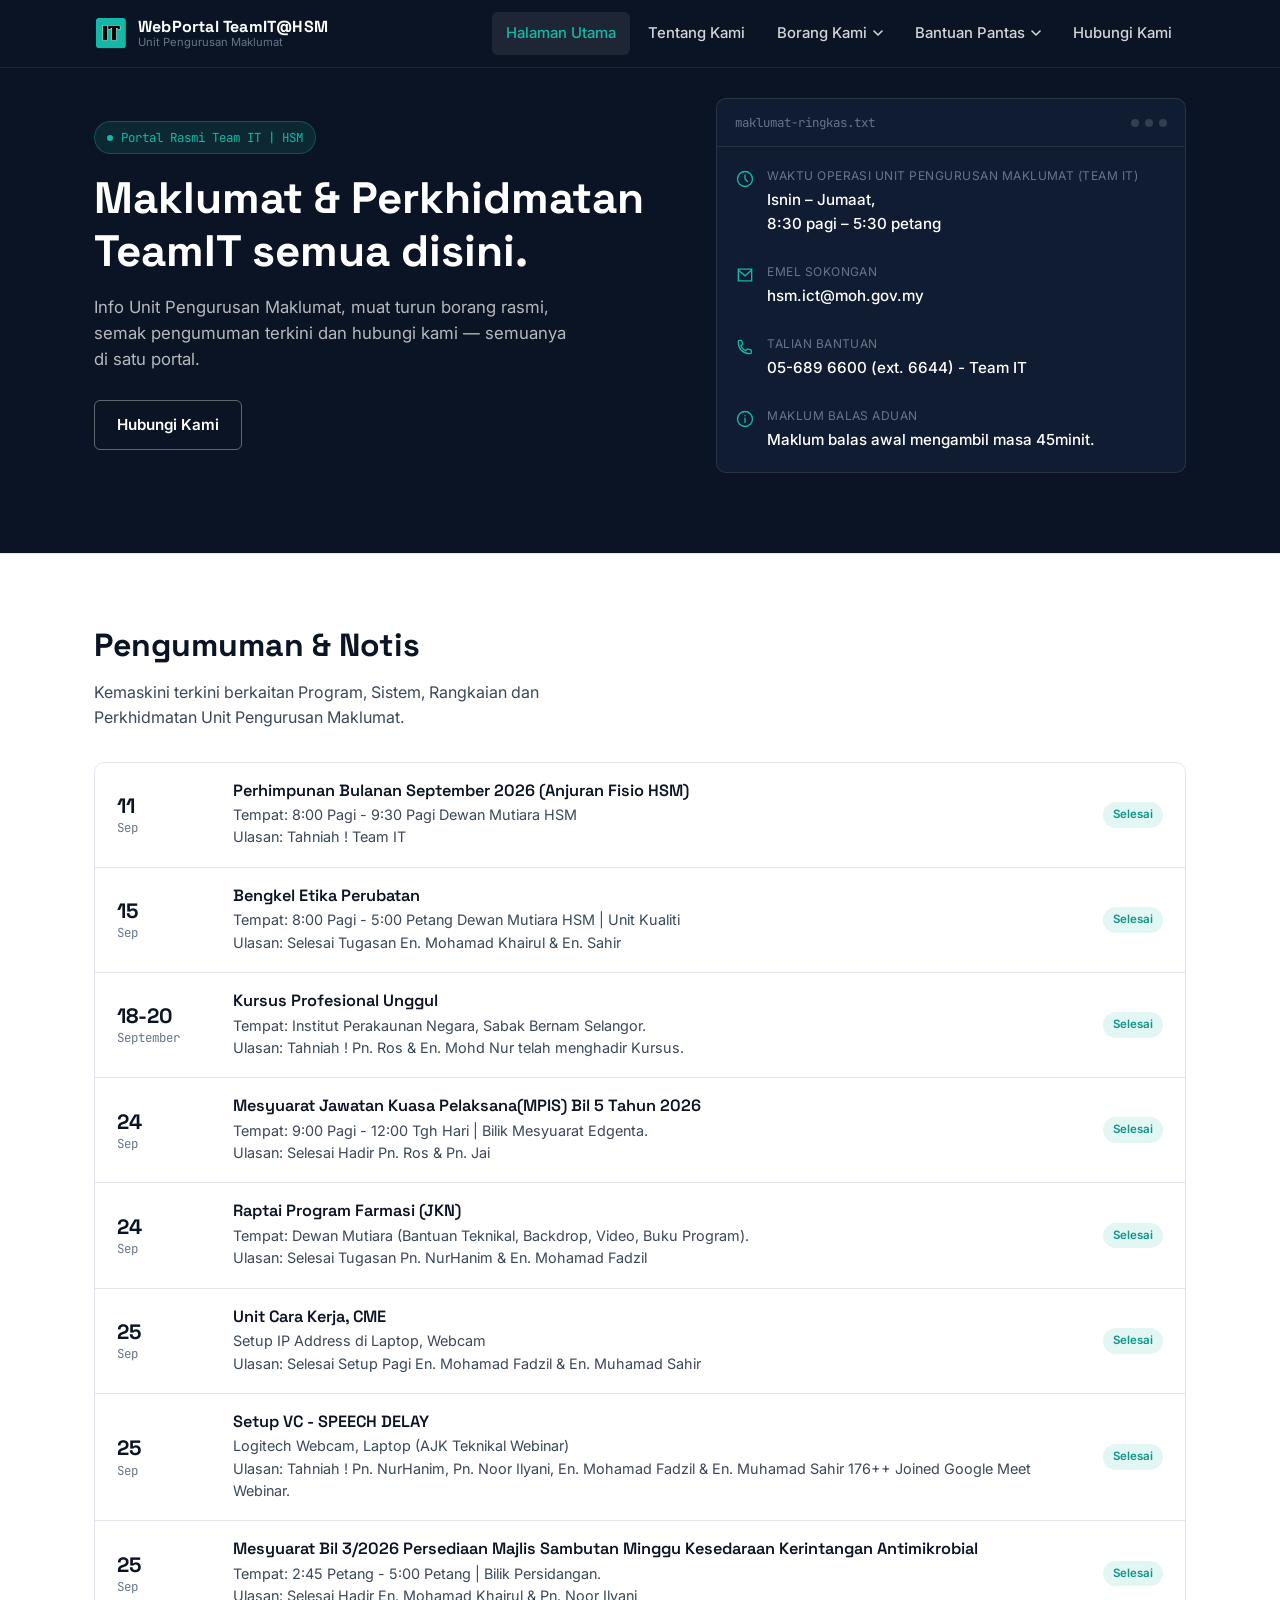
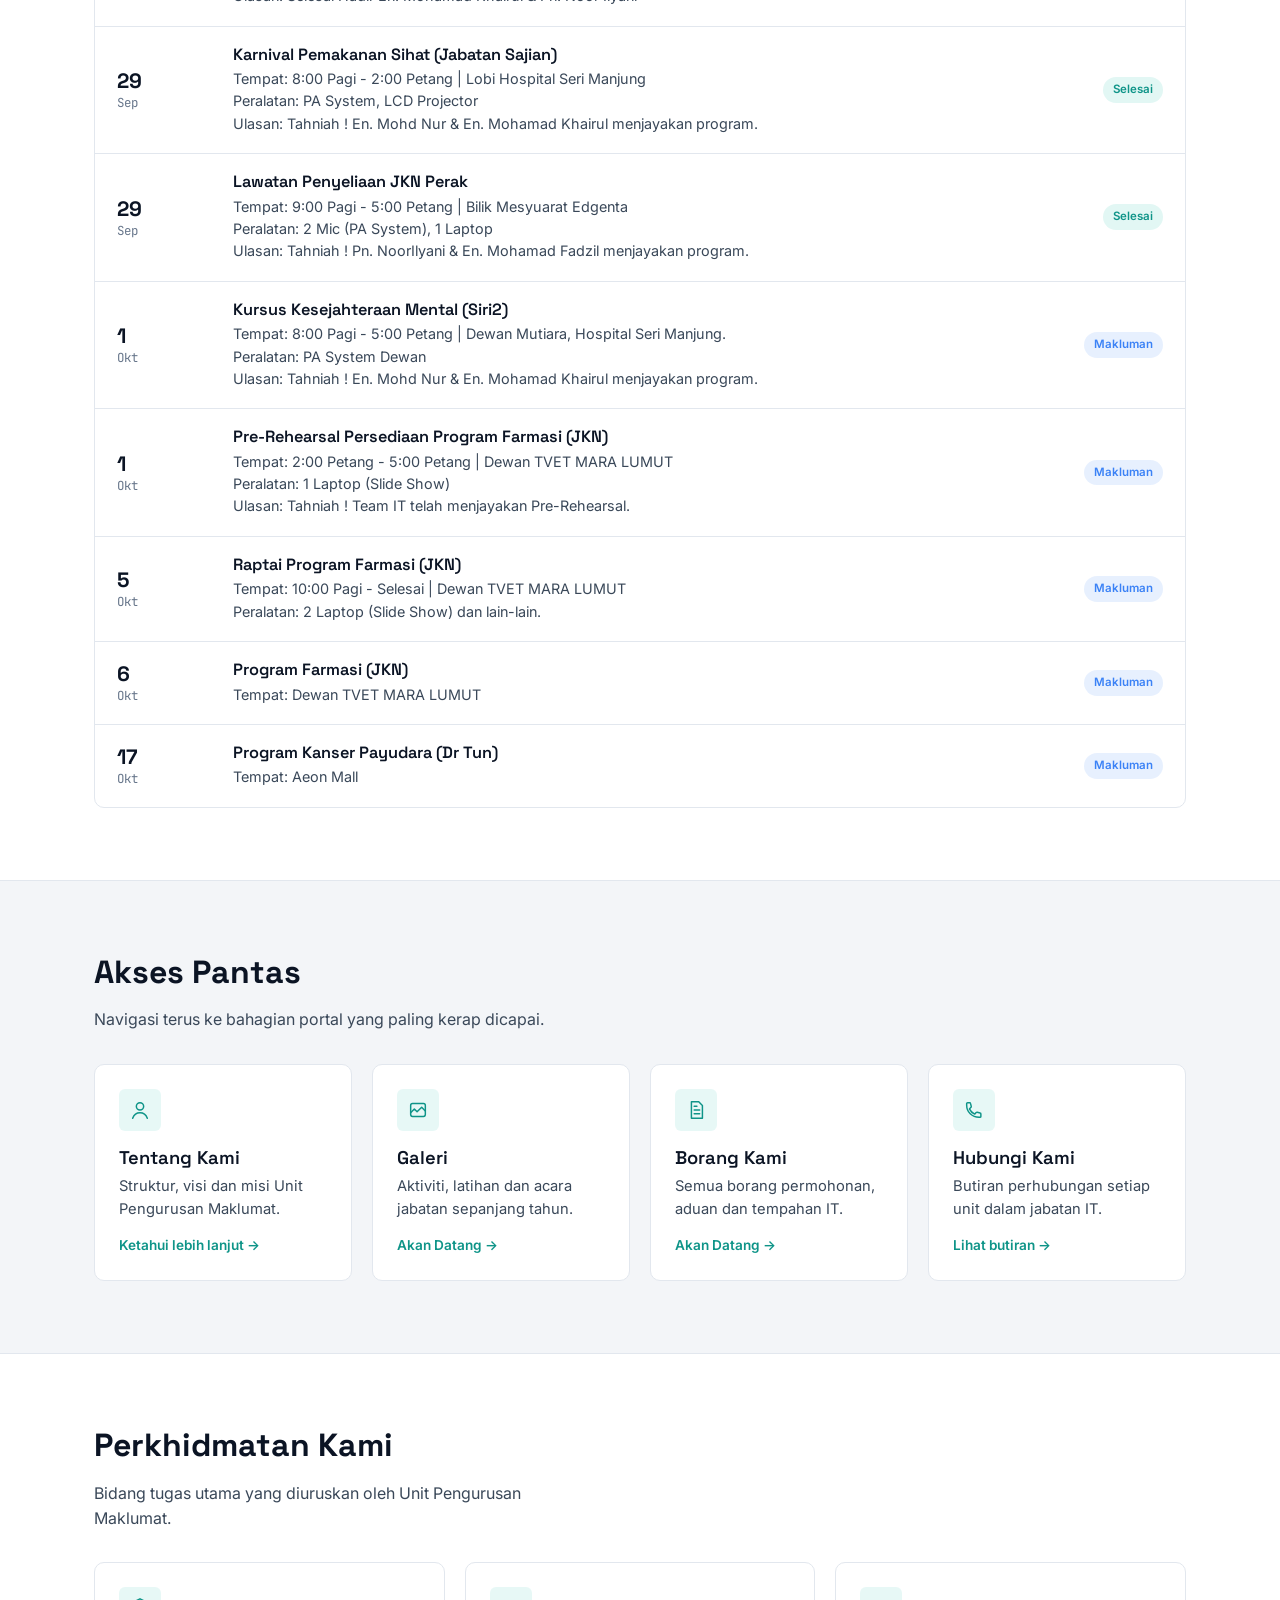
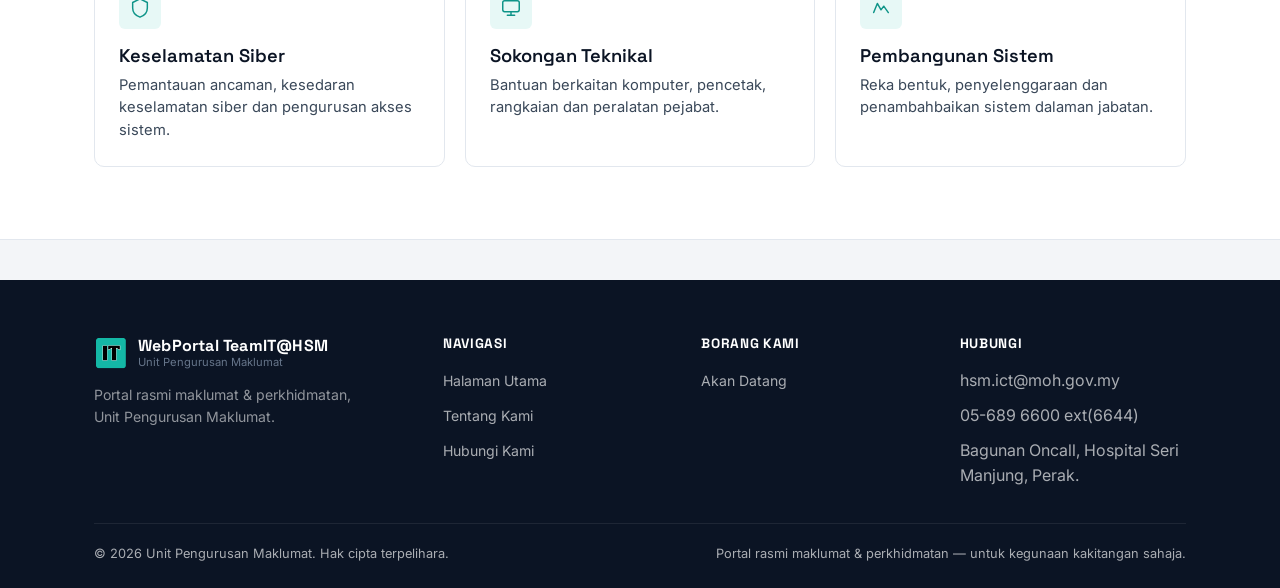
==== commit be9f3e83: "Updated: Kemaskini Pengumuman & Notis" ====
--- a/index.html
+++ b/index.html
@@ -228,6 +228,7 @@
           <h3>Kursus Kesejahteraan Mental (Siri2)</h3>
           <p>Tempat: 8:00 Pagi - 5:00 Petang | Dewan Mutiara, Hospital Seri Manjung.</p>
           <p>Peralatan: PA System Dewan</p>
+          <p>Ulasan: Tahniah ! En. Mohd Nur & En. Mohamad Khairul menjayakan program.</p>
         </div>
         <span class="tag tag--info">Makluman</span>
       </div>
@@ -238,6 +239,7 @@
           <h3>Pre-Rehearsal Persediaan Program Farmasi (JKN)</h3>
           <p>Tempat: 2:00 Petang - 5:00 Petang | Dewan TVET MARA LUMUT</p>
           <p>Peralatan: 1 Laptop (Slide Show)</p>
+          <p>Ulasan: Tahniah ! Team IT telah menjayakan Pre-Rehearsal.</p>
         </div>
         <span class="tag tag--info">Makluman</span>
       </div>
@@ -246,7 +248,8 @@
         <div class="notice-date"><strong>5</strong>Okt</div>
         <div class="notice-body">
           <h3>Raptai Program Farmasi (JKN)</h3>
-          <p>Tempat: Dewan TVET MARA LUMUT</p>
+          <p>Tempat: 10:00 Pagi - Selesai | Dewan TVET MARA LUMUT</p>
+          <p>Peralatan: 2 Laptop (Slide Show) dan lain-lain.</p>
         </div>
         <span class="tag tag--info">Makluman</span>
       </div>
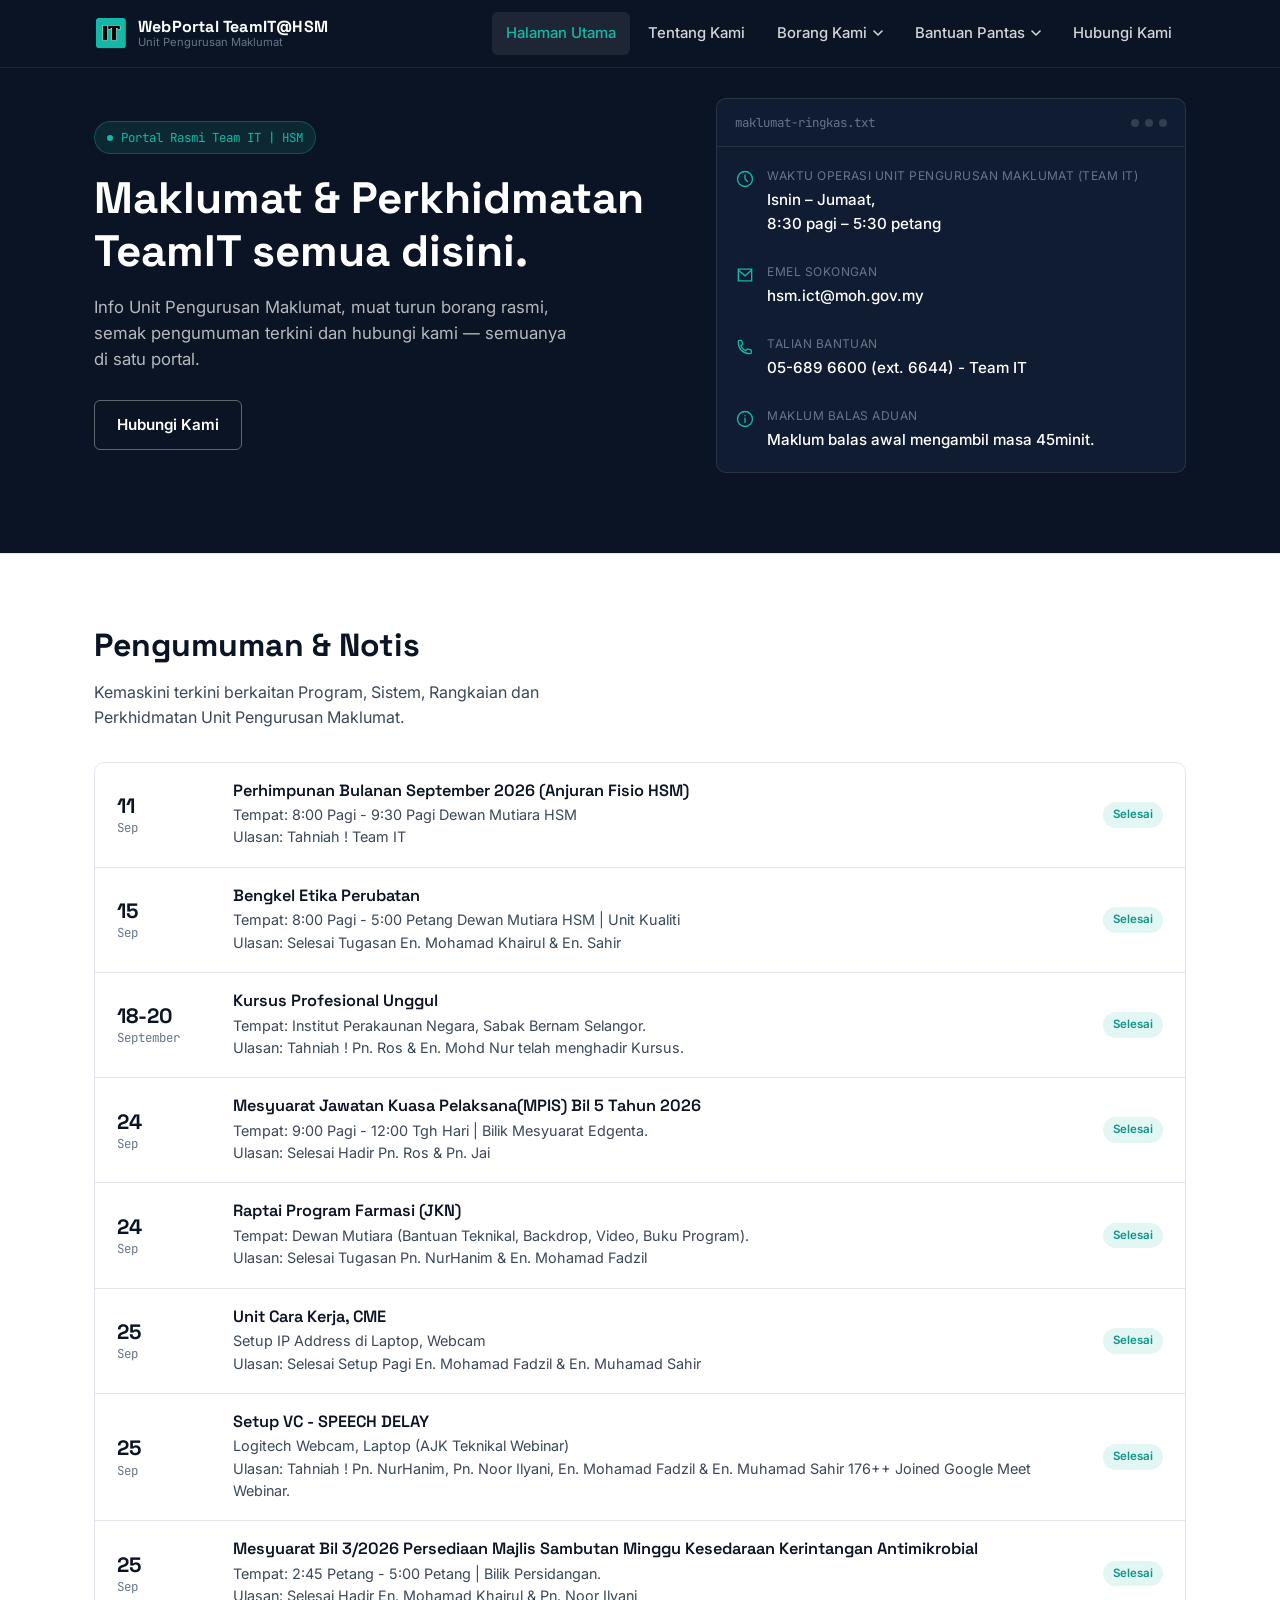
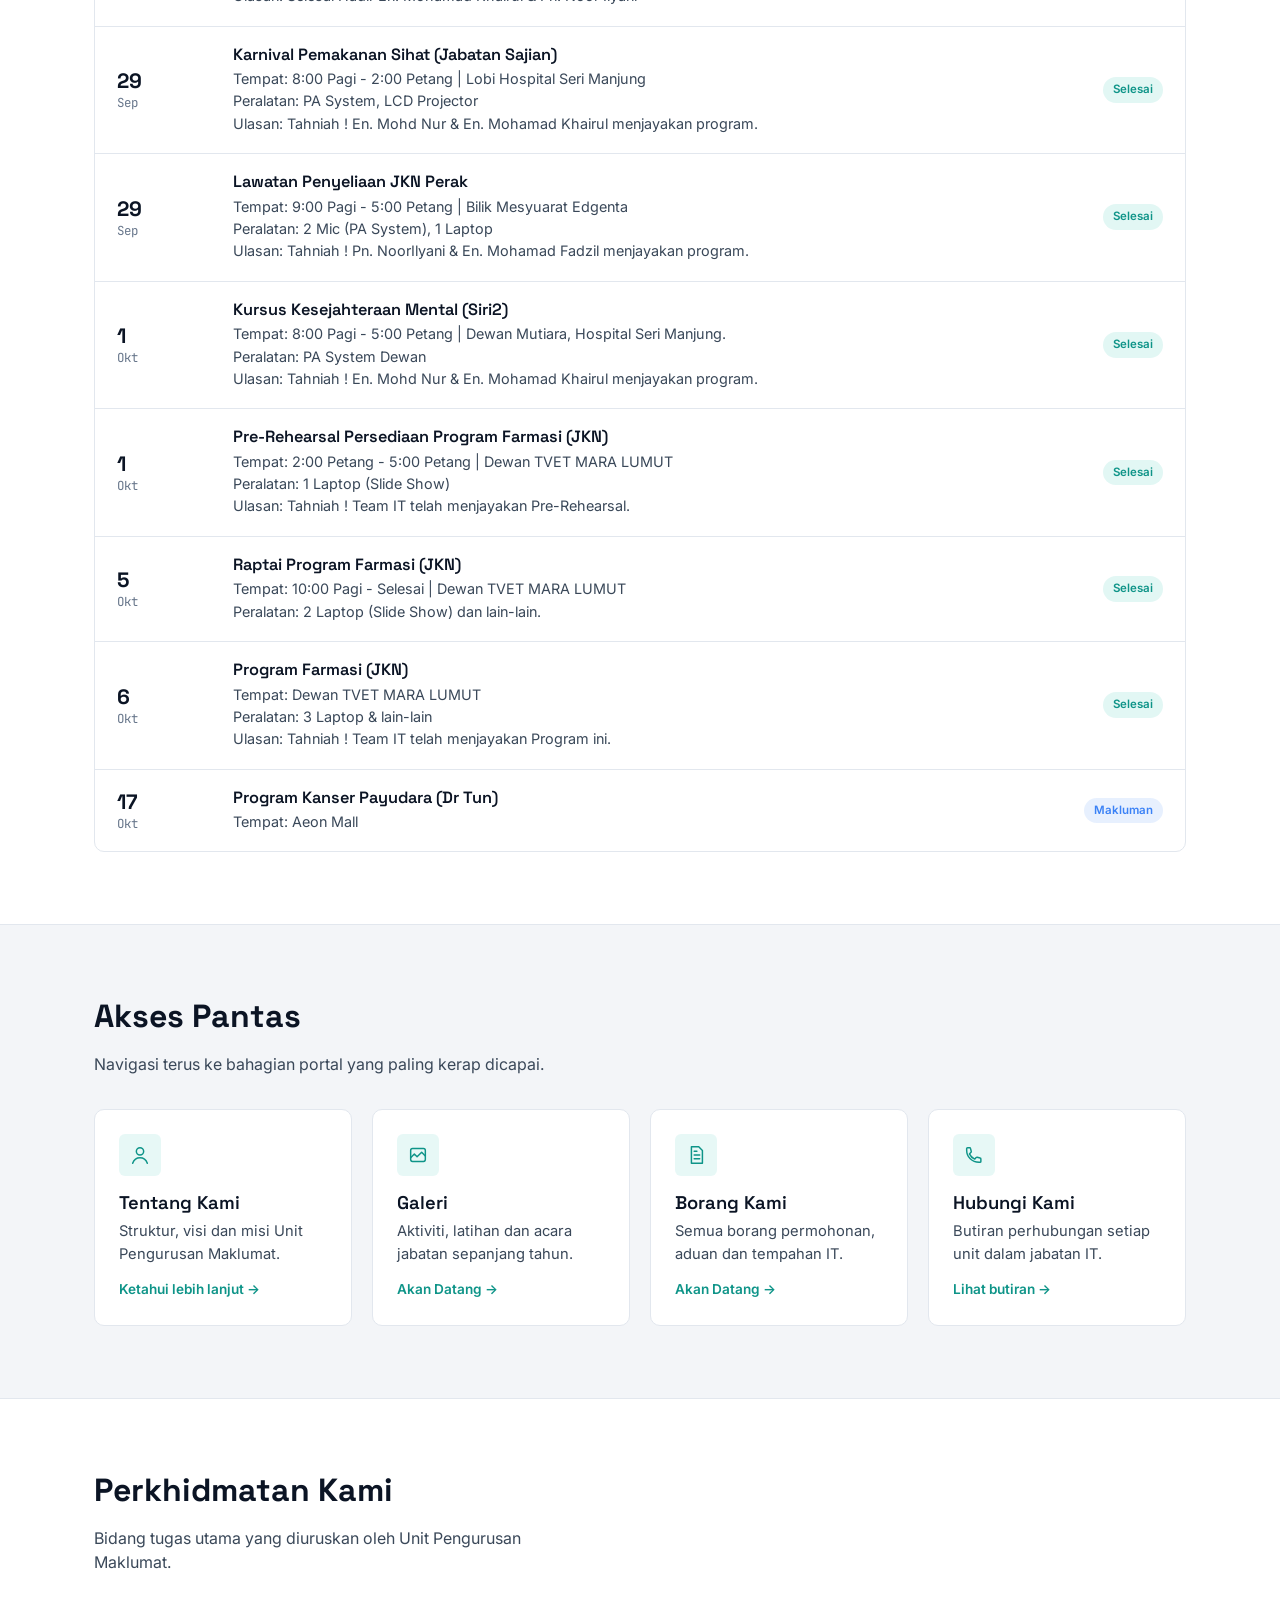
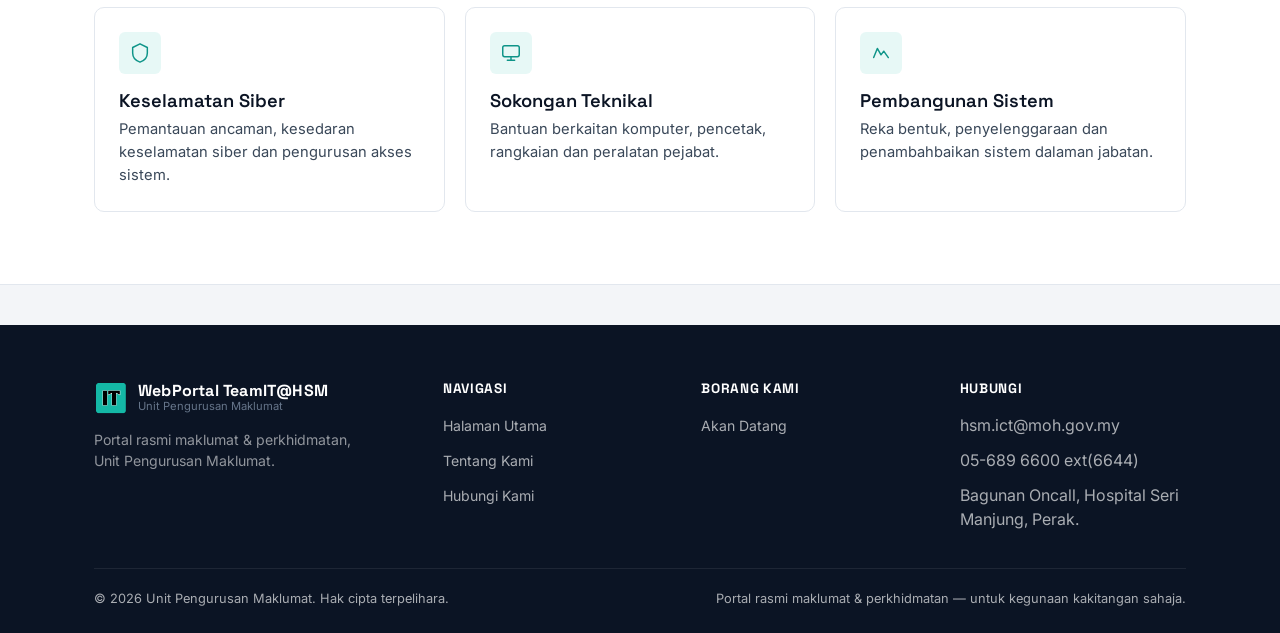
==== commit 3e1ea002: "Updated: Kemaskini Pengumuman & Notis" ====
--- a/index.html
+++ b/index.html
@@ -230,7 +230,7 @@
           <p>Peralatan: PA System Dewan</p>
           <p>Ulasan: Tahniah ! En. Mohd Nur & En. Mohamad Khairul menjayakan program.</p>
         </div>
-        <span class="tag tag--info">Makluman</span>
+        <span class="tag tag--ok">Selesai</span>
       </div>
 
       <div class="notice-item">
@@ -241,7 +241,7 @@
           <p>Peralatan: 1 Laptop (Slide Show)</p>
           <p>Ulasan: Tahniah ! Team IT telah menjayakan Pre-Rehearsal.</p>
         </div>
-        <span class="tag tag--info">Makluman</span>
+        <span class="tag tag--ok">Selesai</span>
       </div>
 
       <div class="notice-item">
@@ -251,15 +251,17 @@
           <p>Tempat: 10:00 Pagi - Selesai | Dewan TVET MARA LUMUT</p>
           <p>Peralatan: 2 Laptop (Slide Show) dan lain-lain.</p>
         </div>
-        <span class="tag tag--info">Makluman</span>
+        <span class="tag tag--ok">Selesai</span>
       </div>
       <div class="notice-item">
         <div class="notice-date"><strong>6</strong>Okt</div>
         <div class="notice-body">
           <h3>Program Farmasi (JKN)</h3>
           <p>Tempat: Dewan TVET MARA LUMUT</p>
-        </div>
-        <span class="tag tag--info">Makluman</span>
+          <p>Peralatan: 3 Laptop & lain-lain</p>
+          <p>Ulasan: Tahniah ! Team IT telah menjayakan Program ini.</p>
+        </div>
+        <span class="tag tag--ok">Selesai</span>
       </div>
       <div class="notice-item">
         <div class="notice-date"><strong>17</strong>Okt</div>
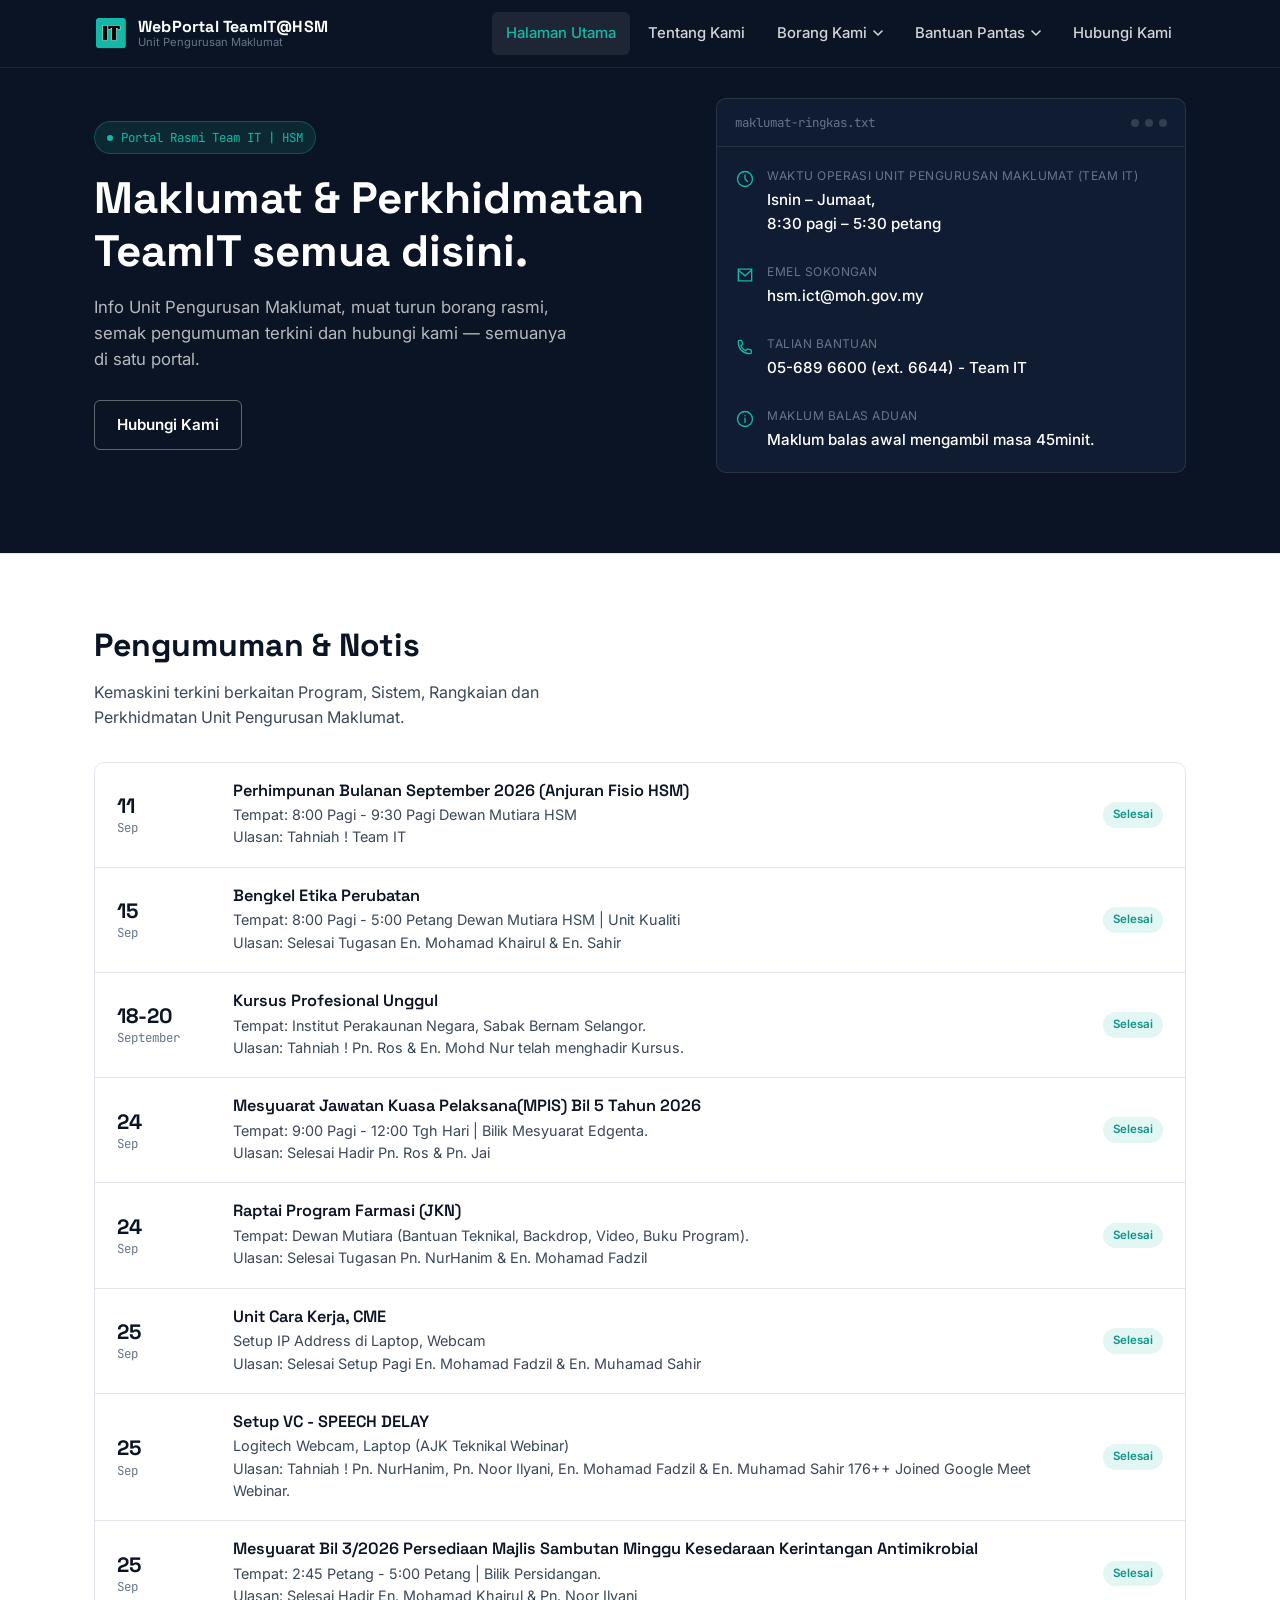
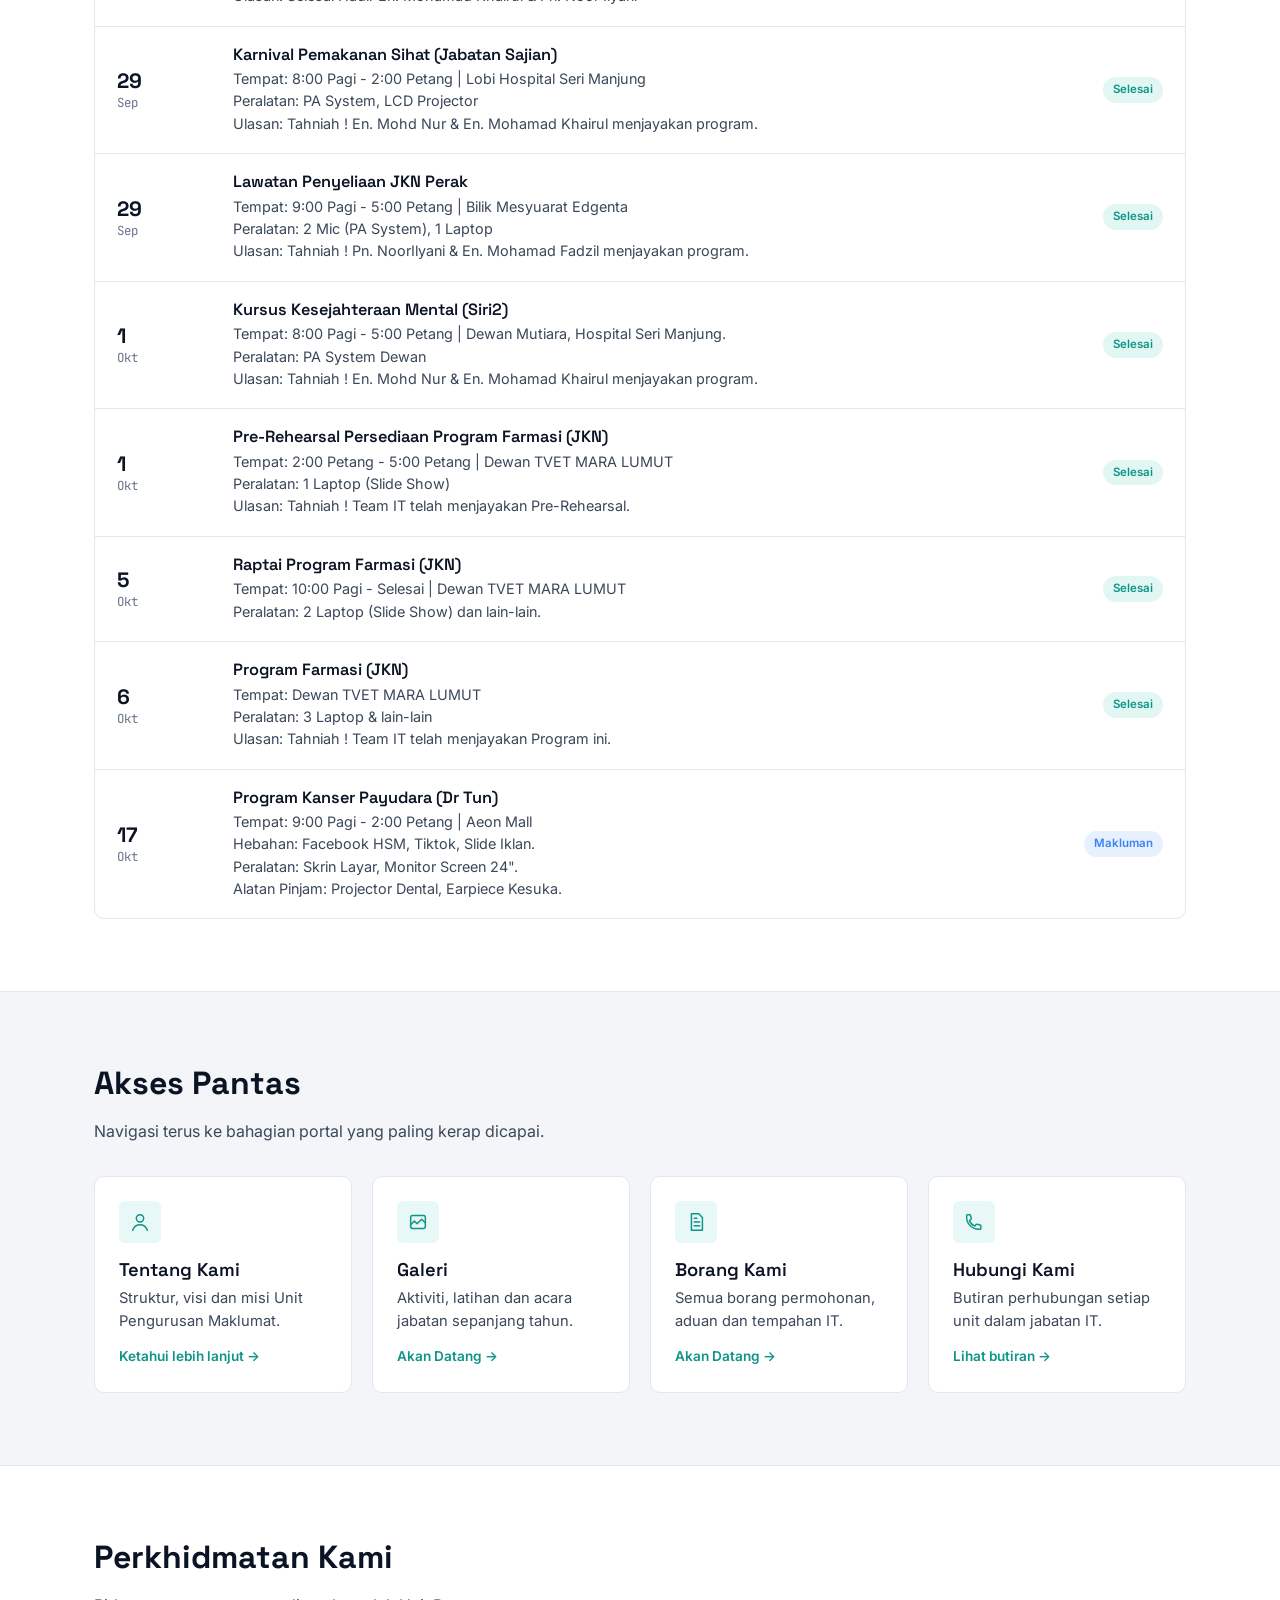
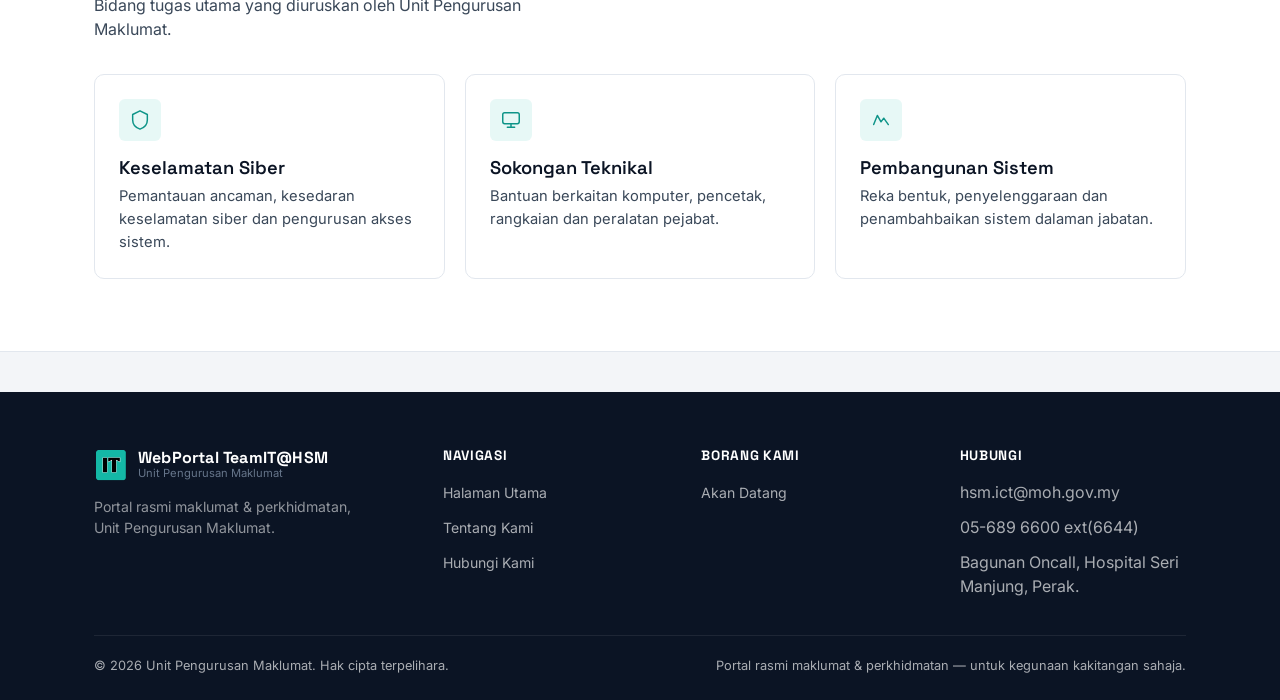
==== commit a890da44: "Updated: Kemaskini Pengumuman & Notis" ====
--- a/index.html
+++ b/index.html
@@ -267,7 +267,10 @@
         <div class="notice-date"><strong>17</strong>Okt</div>
         <div class="notice-body">
           <h3>Program Kanser Payudara (Dr Tun)</h3>
-          <p>Tempat: Aeon Mall</p>
+          <p>Tempat: 9:00 Pagi - 2:00 Petang | Aeon Mall</p>
+          <p>Hebahan: Facebook HSM, Tiktok, Slide Iklan.</p>
+          <p>Peralatan: Skrin Layar, Monitor Screen 24".</p>
+          <p>Alatan Pinjam: Projector Dental, Earpiece Kesuka.</p>
         </div>
         <span class="tag tag--info">Makluman</span>
       </div>
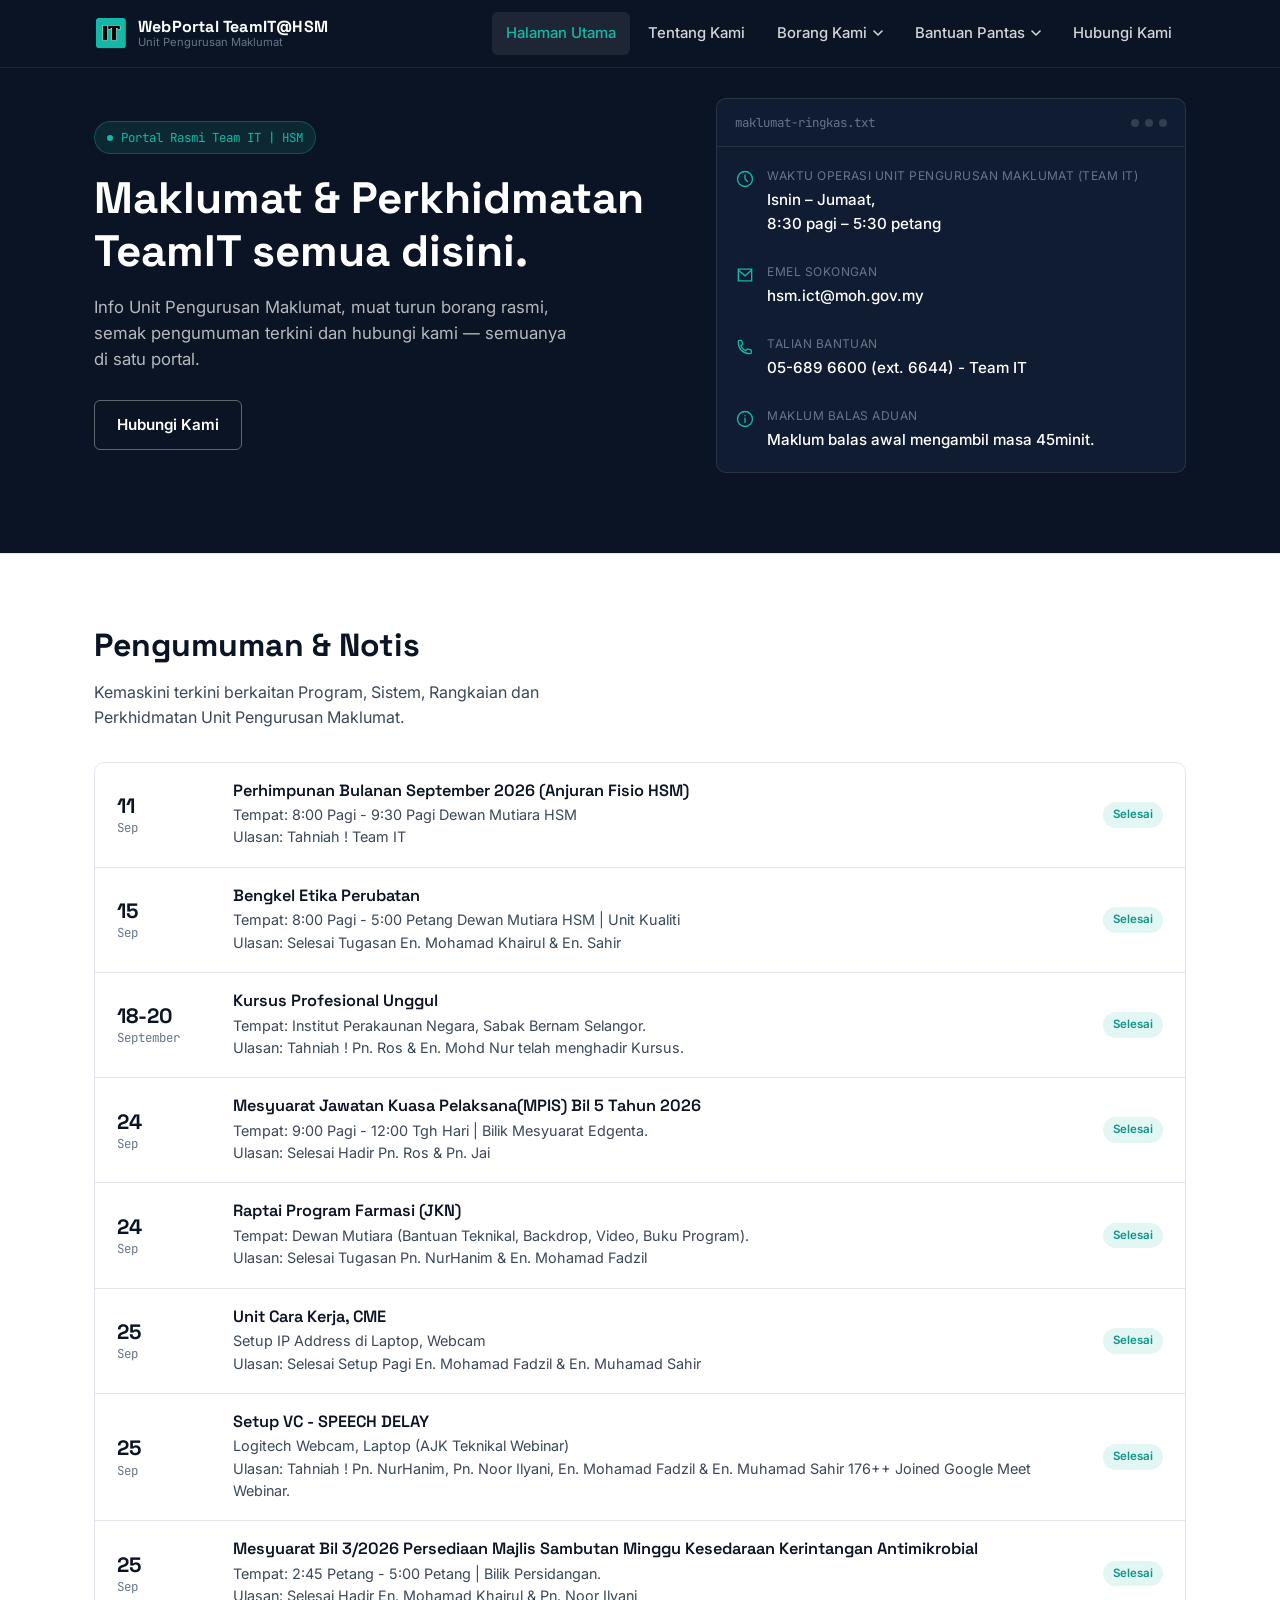
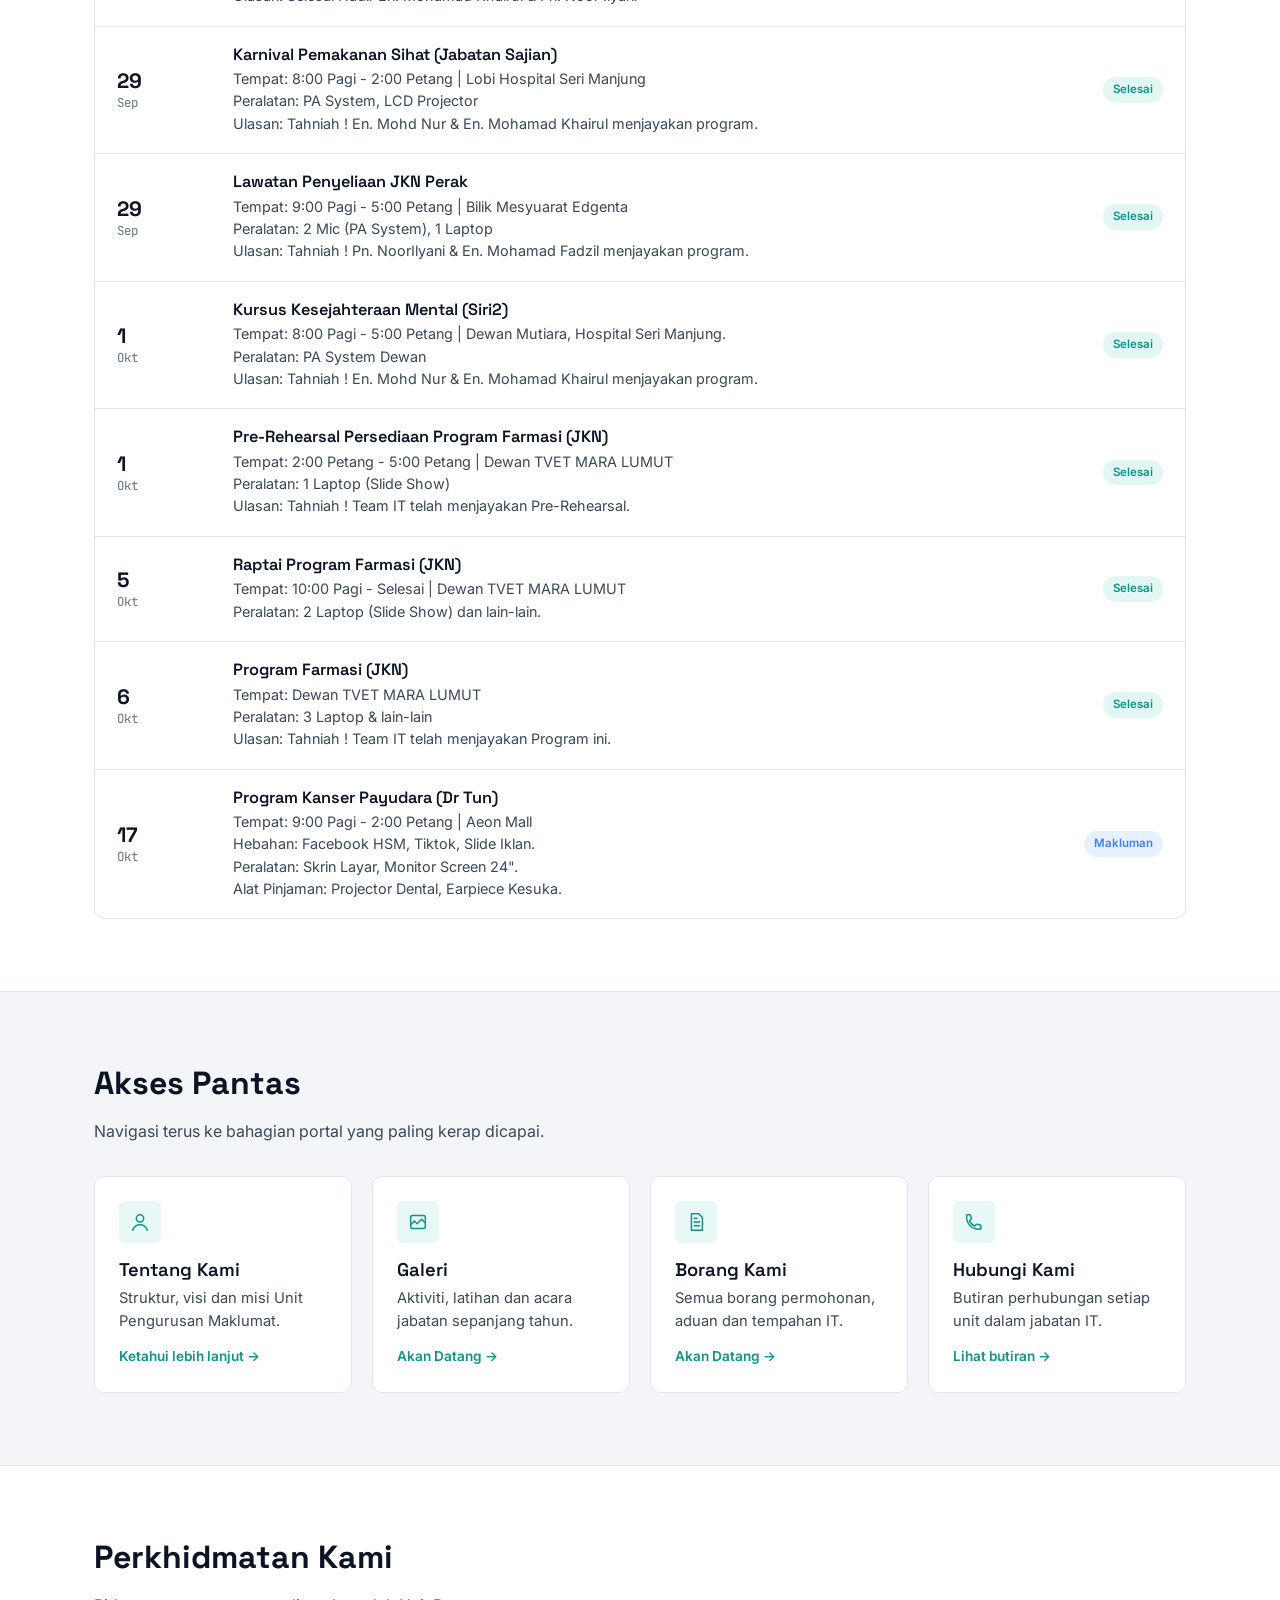
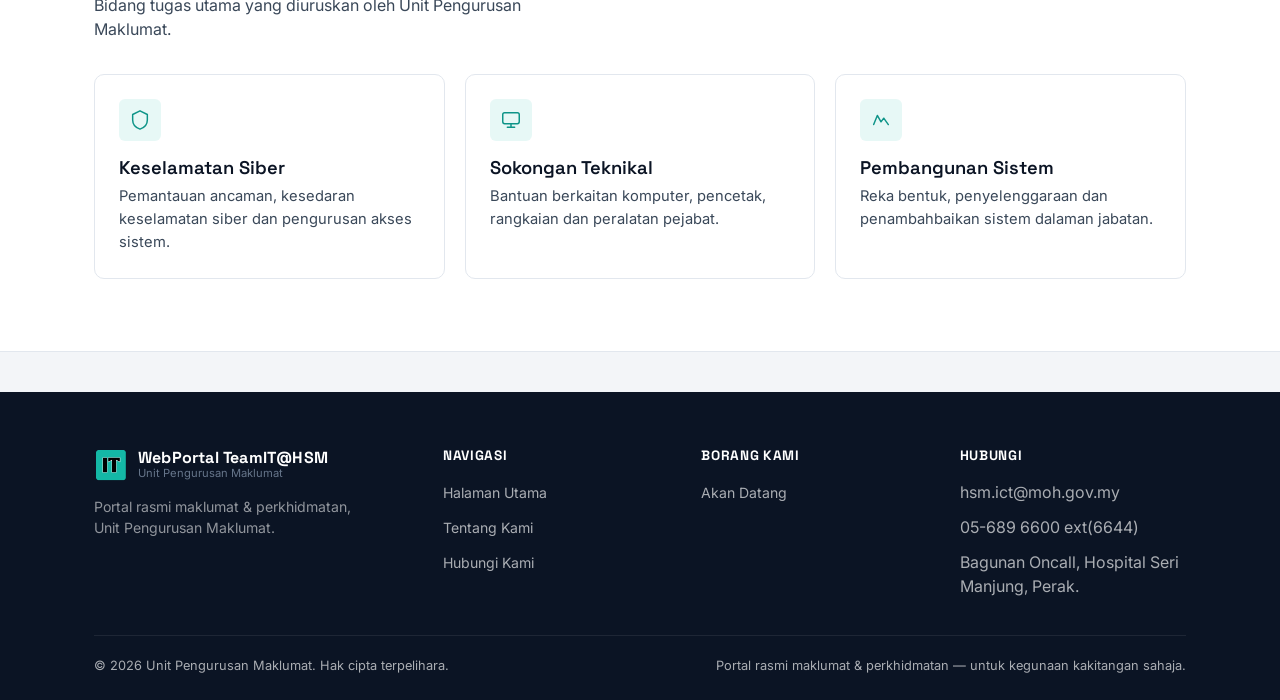
==== commit e4557d11: "Updated: Kemaskini Pengumuman & Notis" ====
--- a/index.html
+++ b/index.html
@@ -270,7 +270,7 @@
           <p>Tempat: 9:00 Pagi - 2:00 Petang | Aeon Mall</p>
           <p>Hebahan: Facebook HSM, Tiktok, Slide Iklan.</p>
           <p>Peralatan: Skrin Layar, Monitor Screen 24".</p>
-          <p>Alatan Pinjam: Projector Dental, Earpiece Kesuka.</p>
+          <p>Alat Pinjaman: Projector Dental, Earpiece Kesuka.</p>
         </div>
         <span class="tag tag--info">Makluman</span>
       </div>
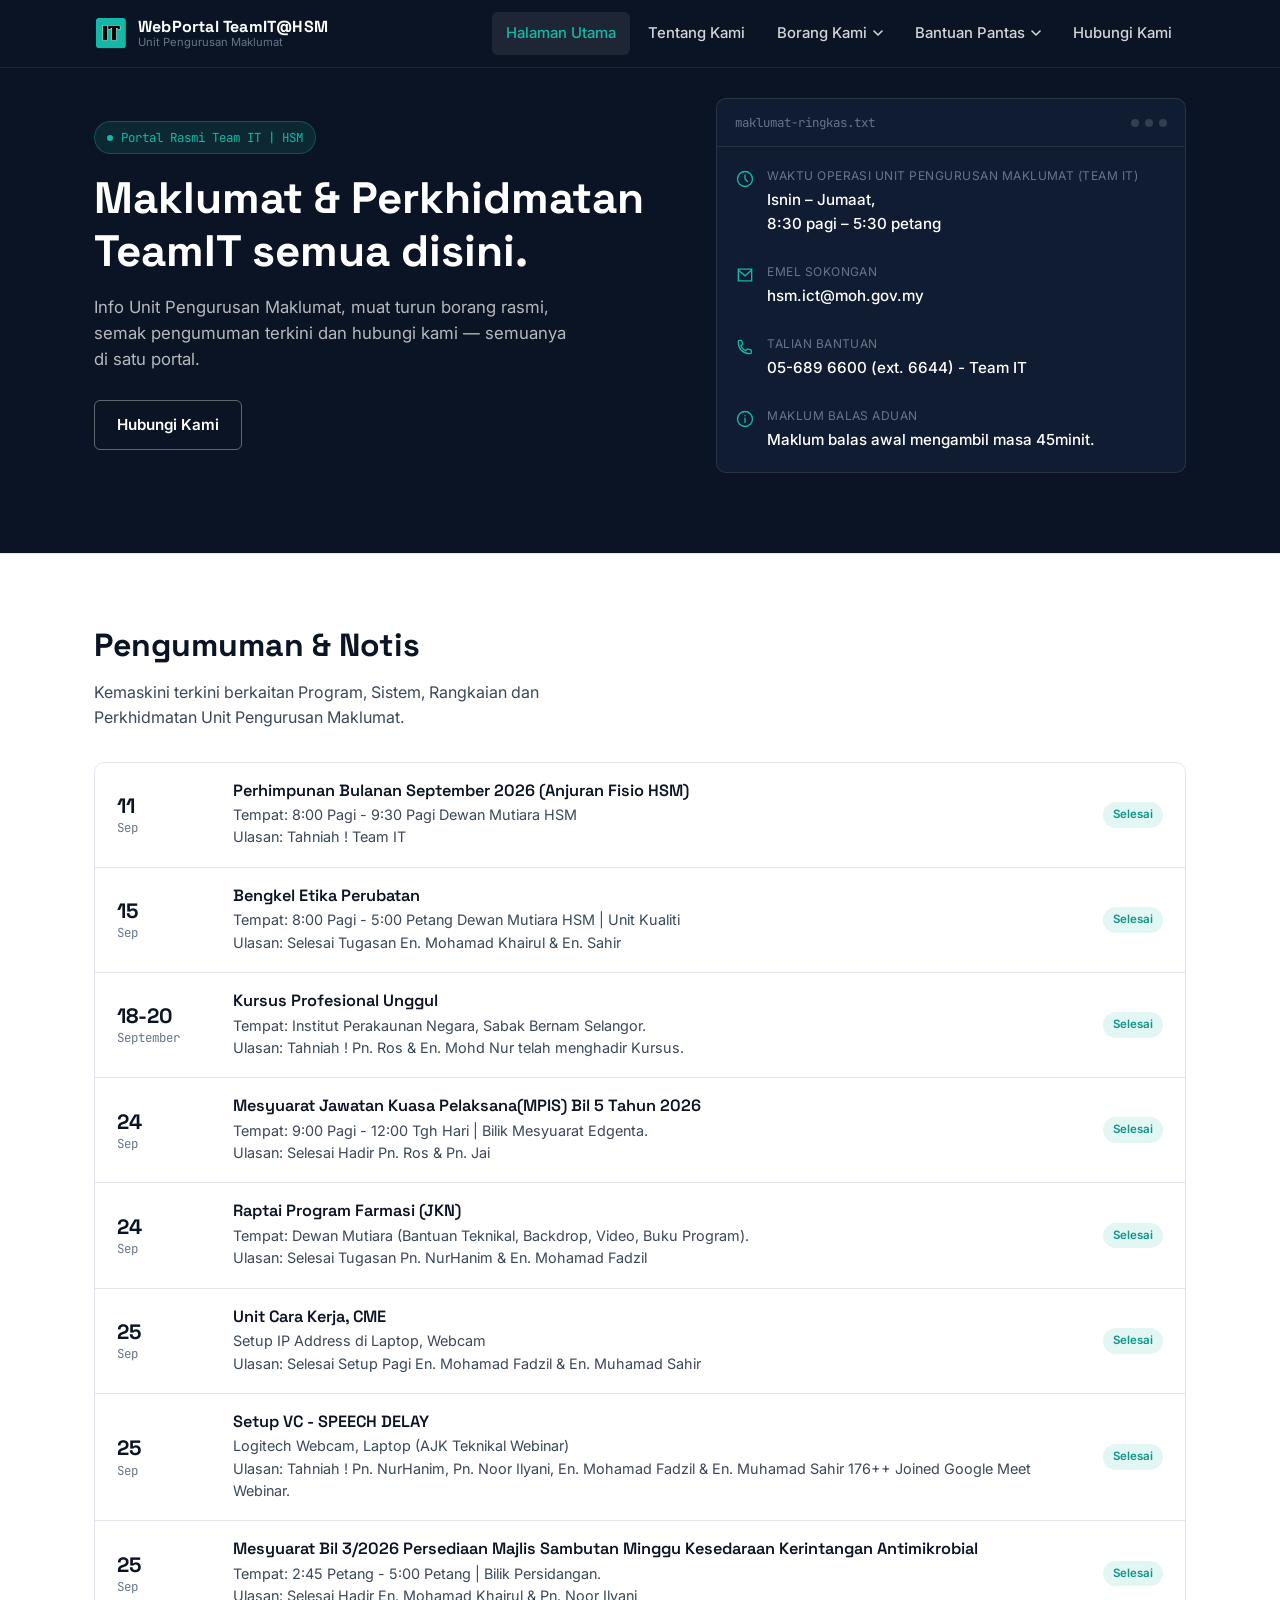
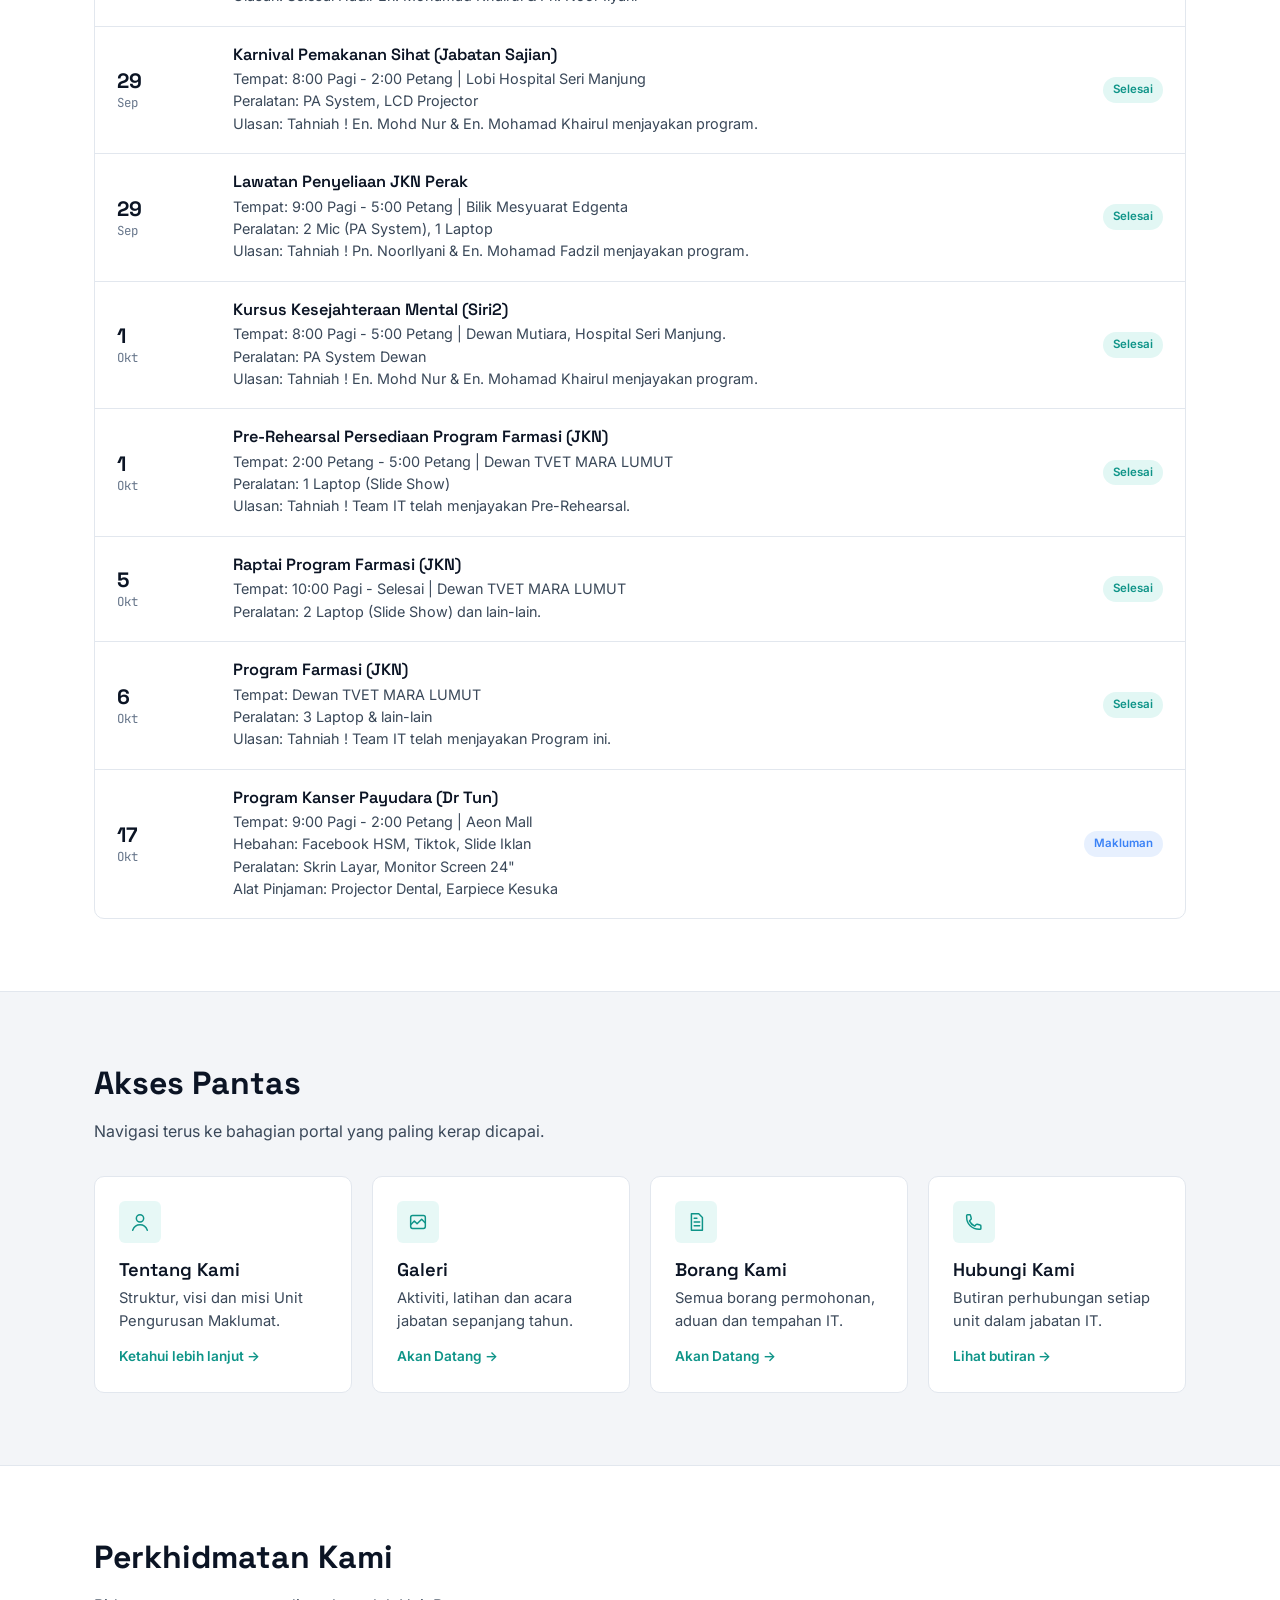
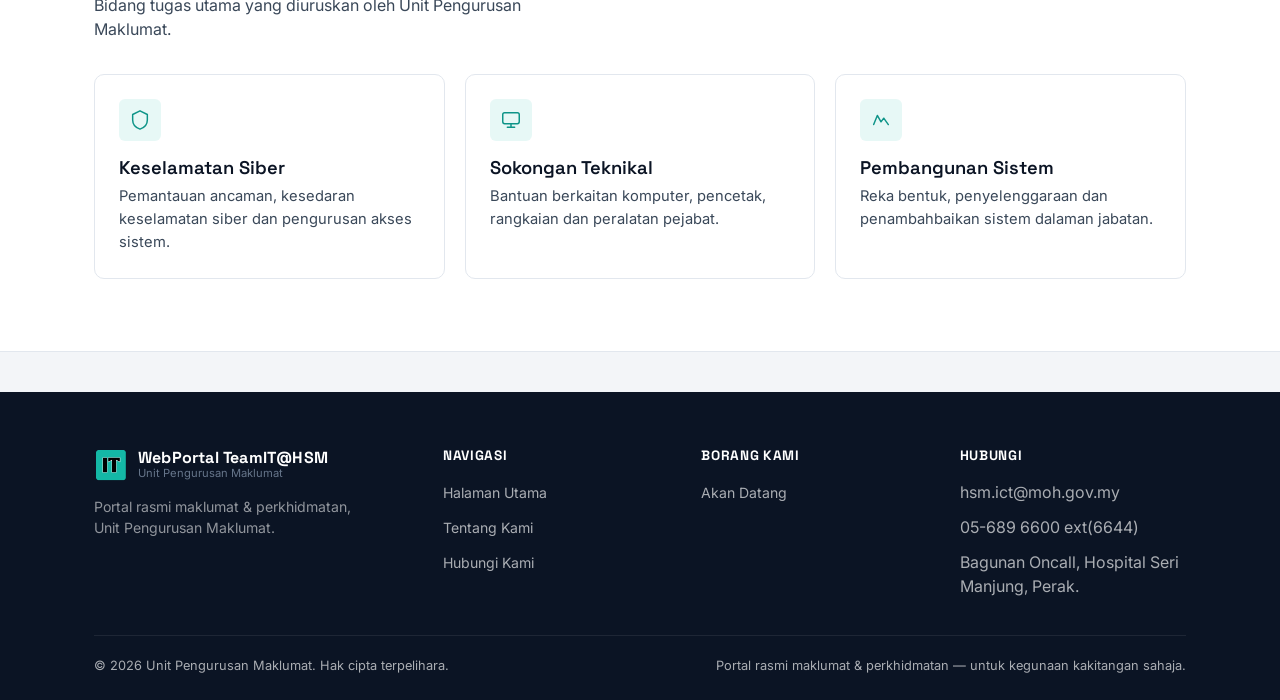
==== commit 501fdd0c: "Updated: Kemaskini Pengumuman & Notis" ====
--- a/index.html
+++ b/index.html
@@ -268,9 +268,9 @@
         <div class="notice-body">
           <h3>Program Kanser Payudara (Dr Tun)</h3>
           <p>Tempat: 9:00 Pagi - 2:00 Petang | Aeon Mall</p>
-          <p>Hebahan: Facebook HSM, Tiktok, Slide Iklan.</p>
-          <p>Peralatan: Skrin Layar, Monitor Screen 24".</p>
-          <p>Alat Pinjaman: Projector Dental, Earpiece Kesuka.</p>
+          <p>Hebahan: Facebook HSM, Tiktok, Slide Iklan</p>
+          <p>Peralatan: Skrin Layar, Monitor Screen 24"</p>
+          <p>Alat Pinjaman: Projector Dental, Earpiece Kesuka</p>
         </div>
         <span class="tag tag--info">Makluman</span>
       </div>
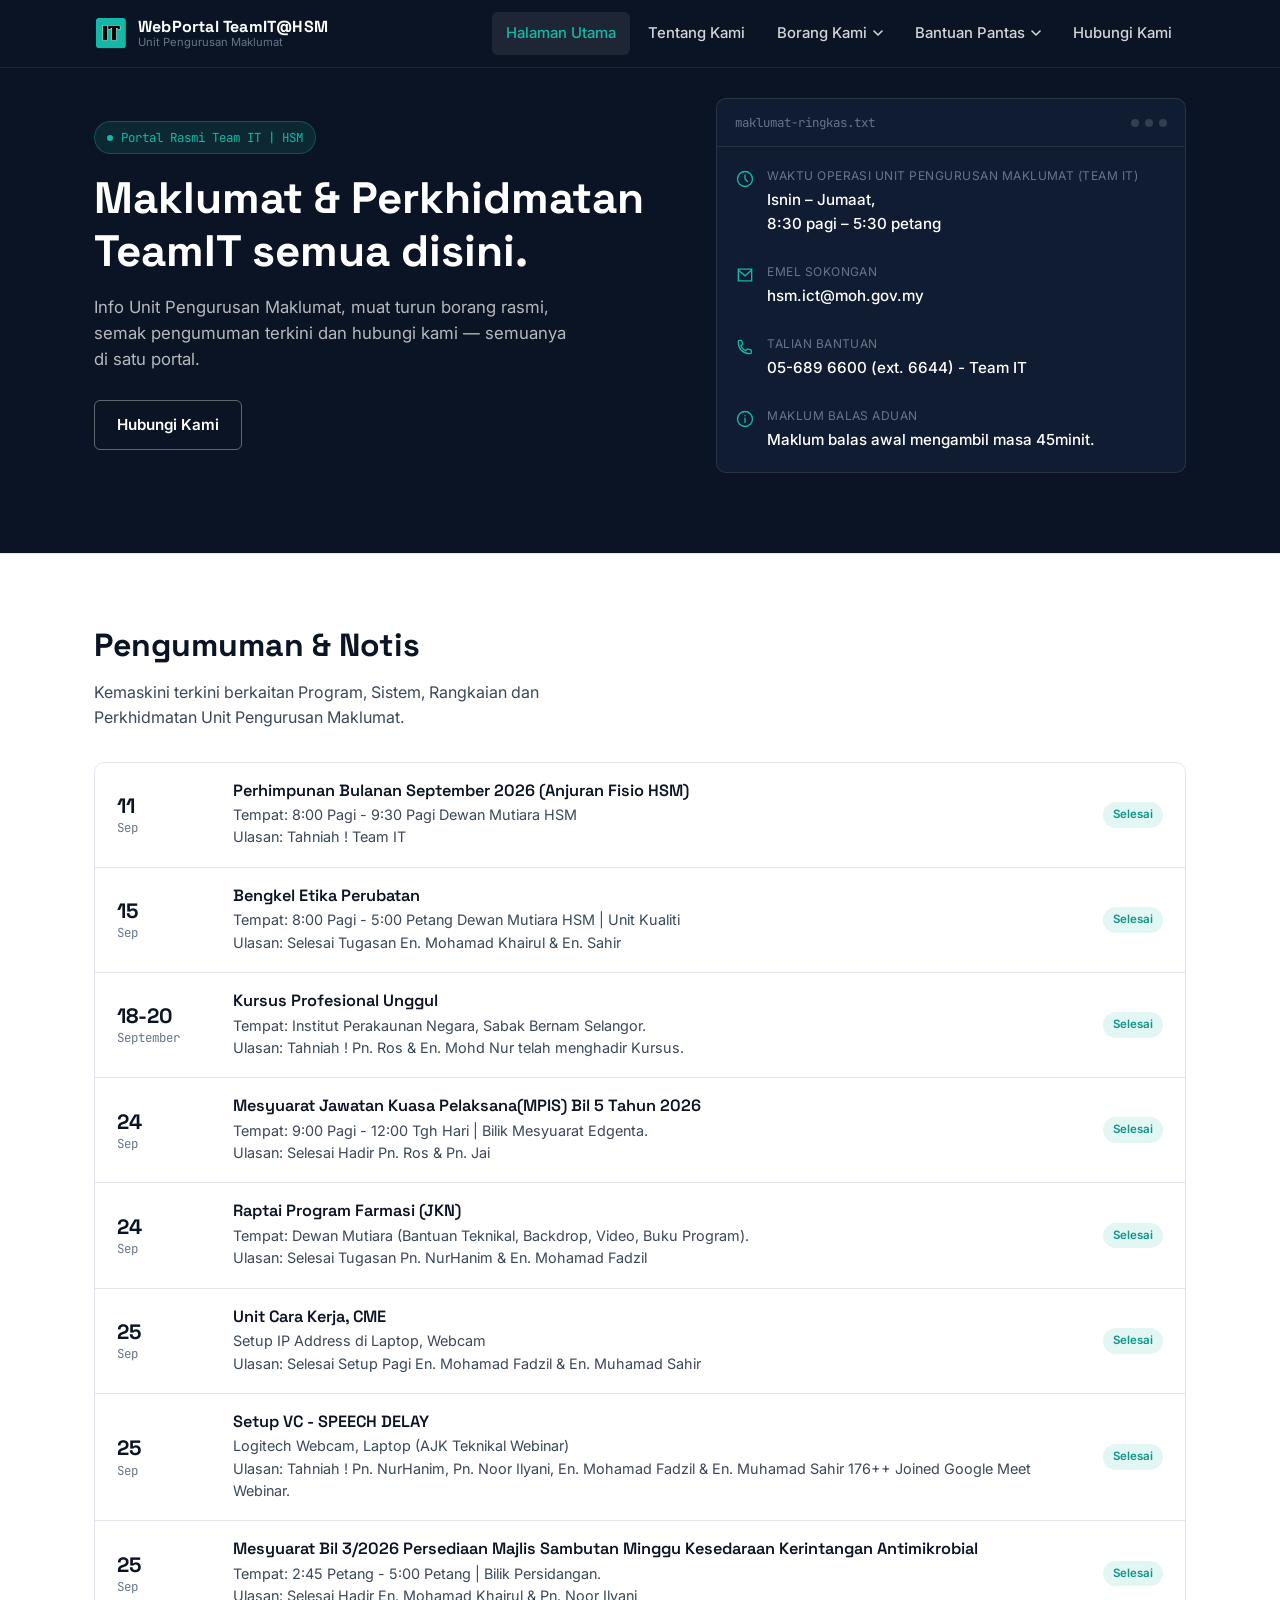
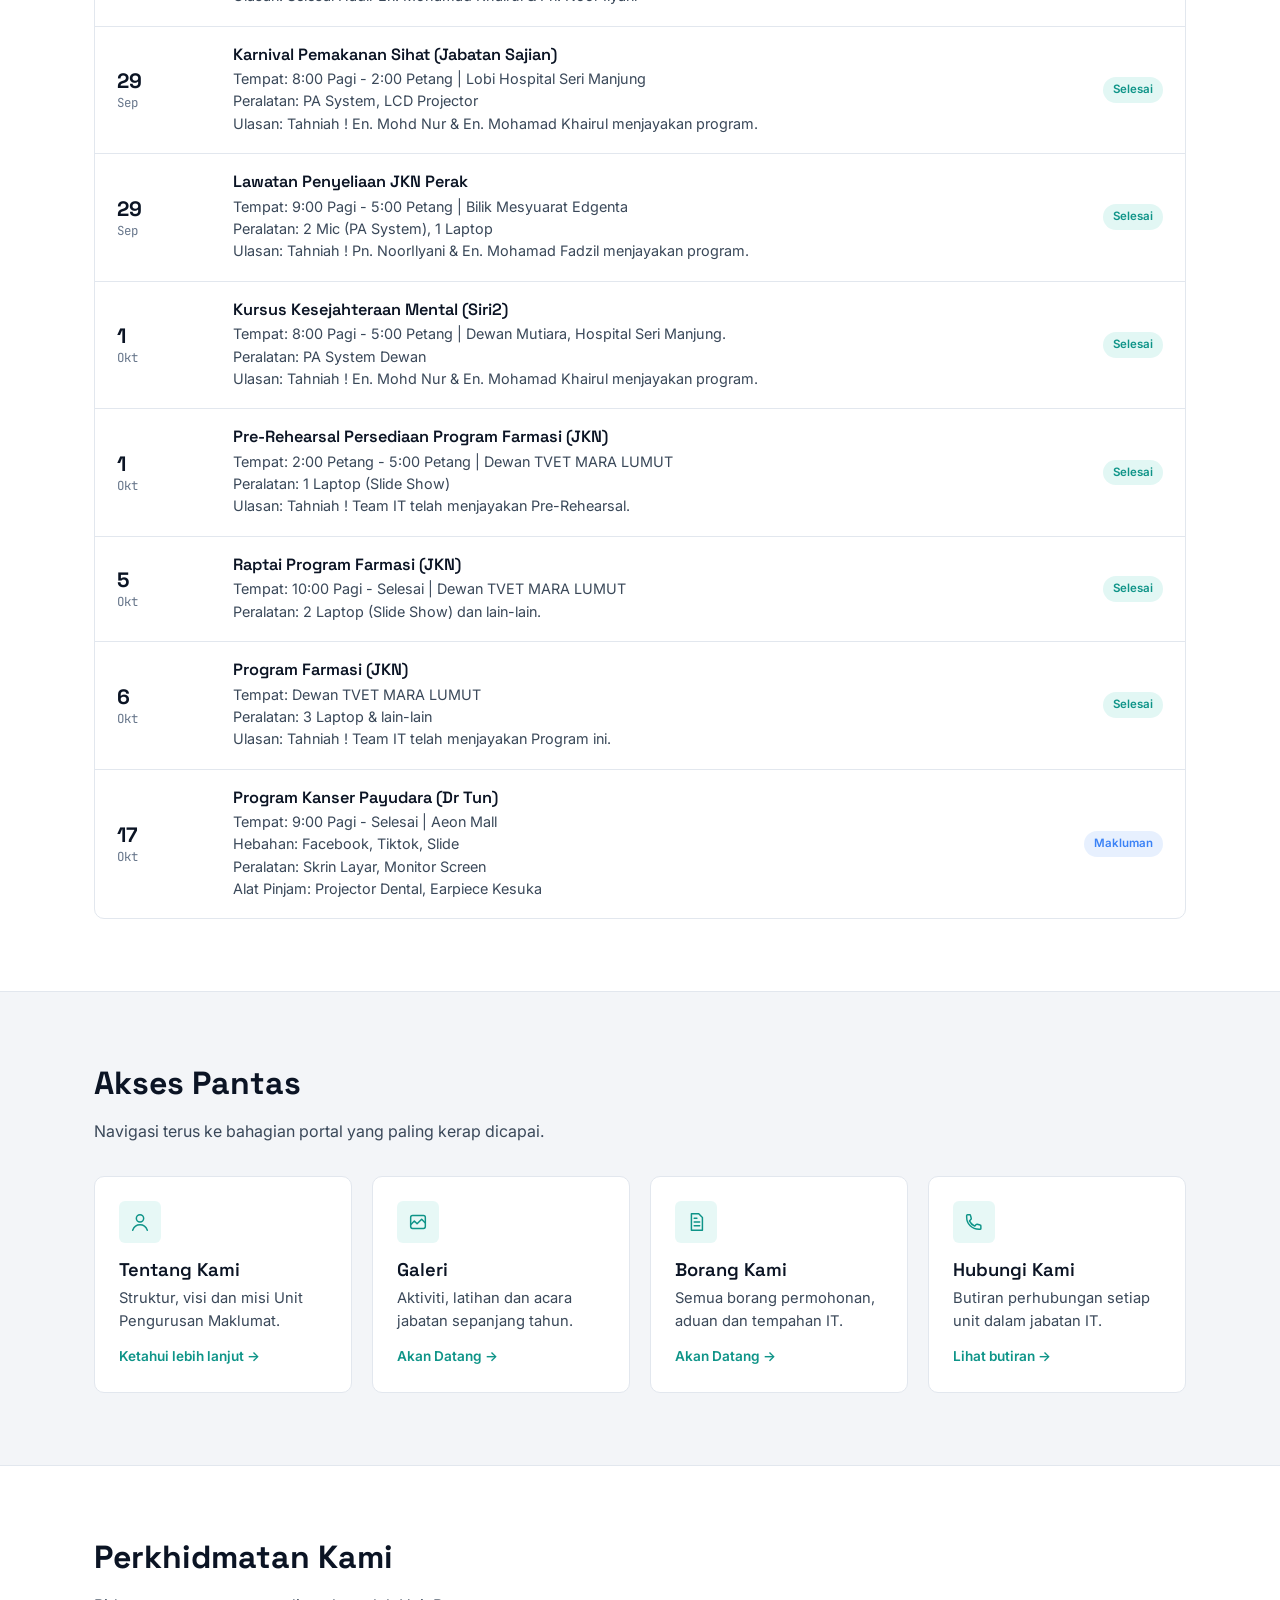
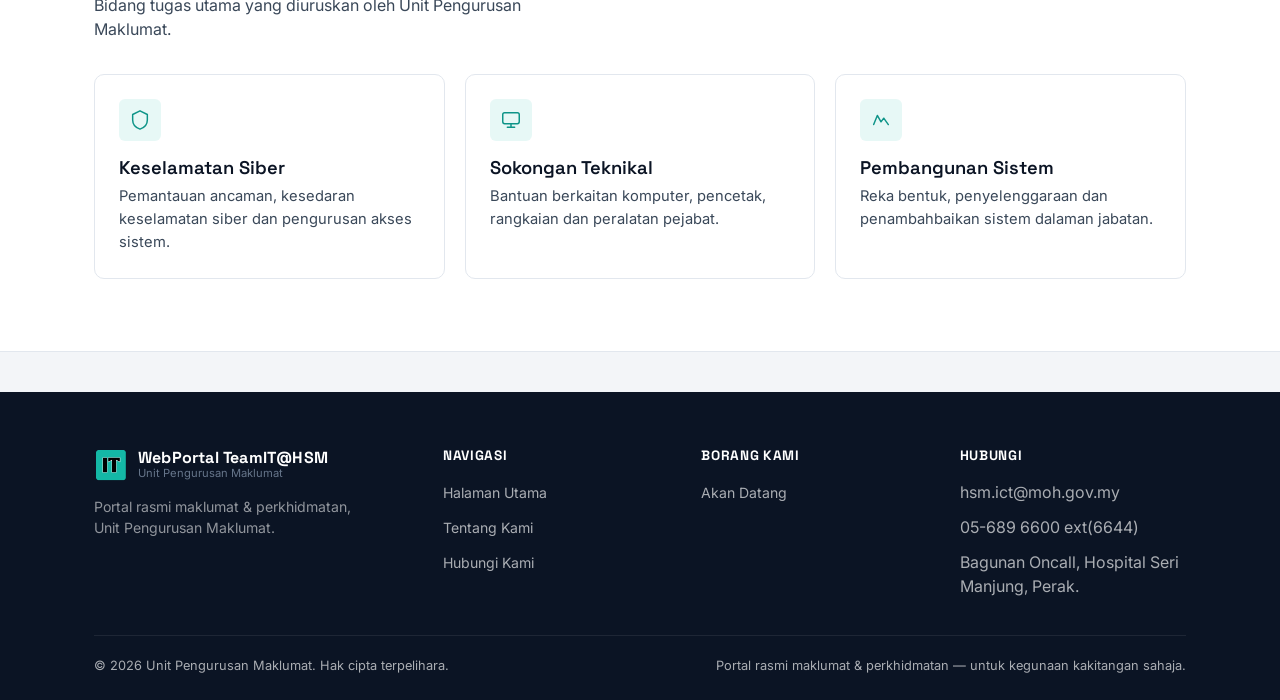
==== commit 191e445b: "Updated: Kemaskini Pengumuman & Notis" ====
--- a/index.html
+++ b/index.html
@@ -267,10 +267,10 @@
         <div class="notice-date"><strong>17</strong>Okt</div>
         <div class="notice-body">
           <h3>Program Kanser Payudara (Dr Tun)</h3>
-          <p>Tempat: 9:00 Pagi - 2:00 Petang | Aeon Mall</p>
-          <p>Hebahan: Facebook HSM, Tiktok, Slide Iklan</p>
-          <p>Peralatan: Skrin Layar, Monitor Screen 24"</p>
-          <p>Alat Pinjaman: Projector Dental, Earpiece Kesuka</p>
+          <p>Tempat: 9:00 Pagi - Selesai | Aeon Mall</p>
+          <p>Hebahan: Facebook, Tiktok, Slide</p>
+          <p>Peralatan: Skrin Layar, Monitor Screen</p>
+          <p>Alat Pinjam: Projector Dental, Earpiece Kesuka</p>
         </div>
         <span class="tag tag--info">Makluman</span>
       </div>
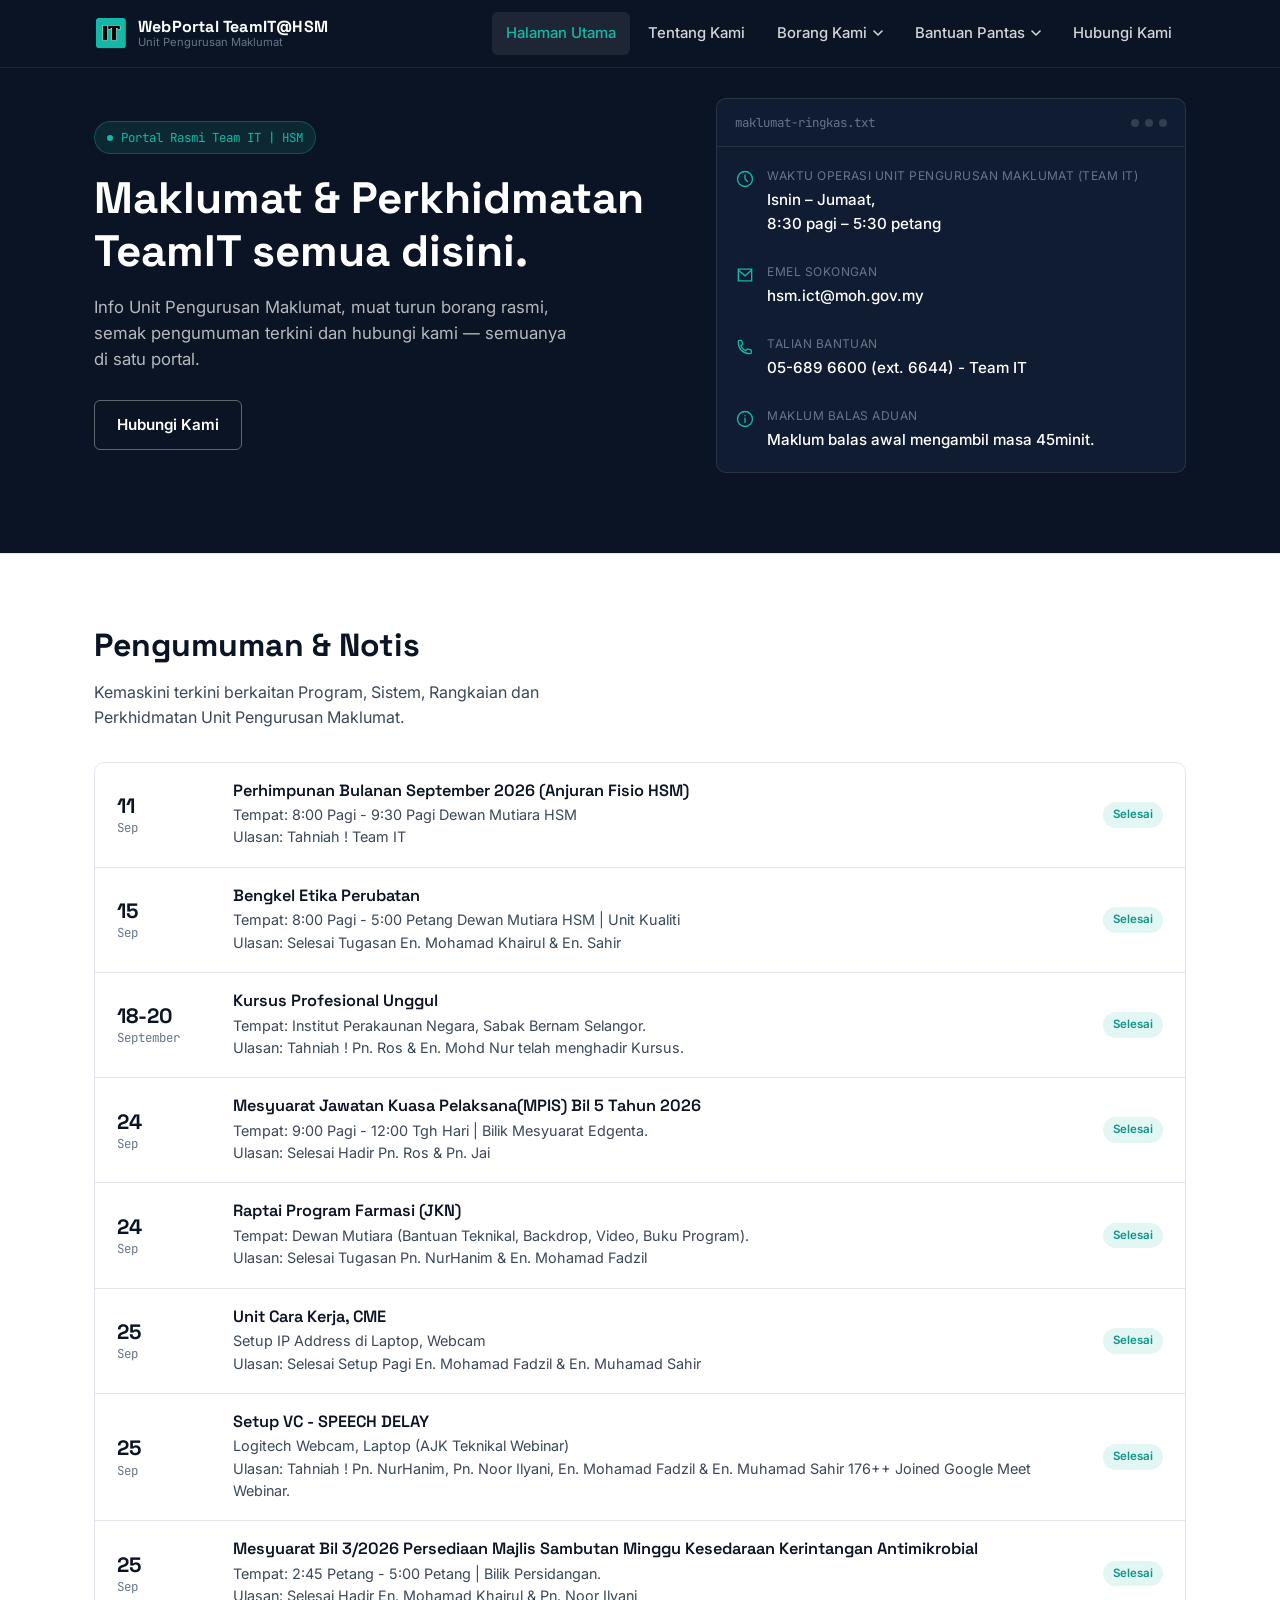
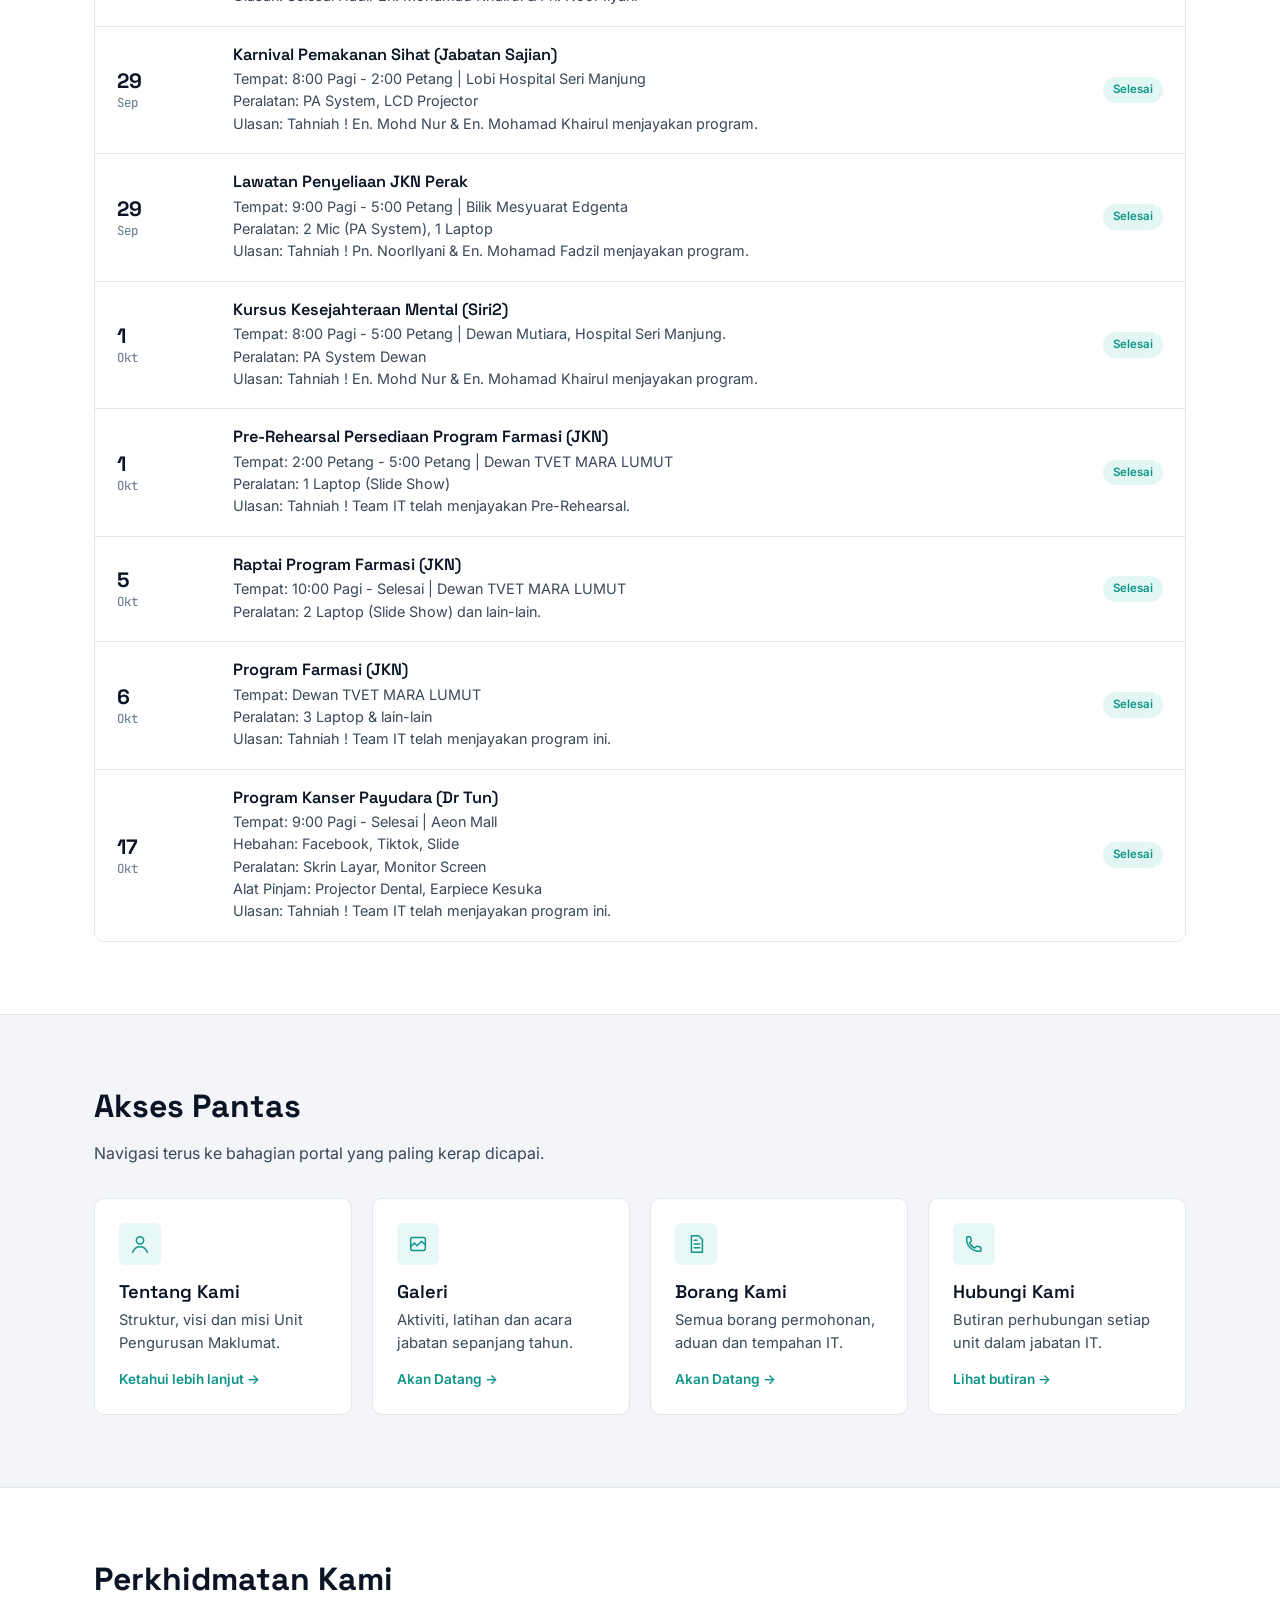
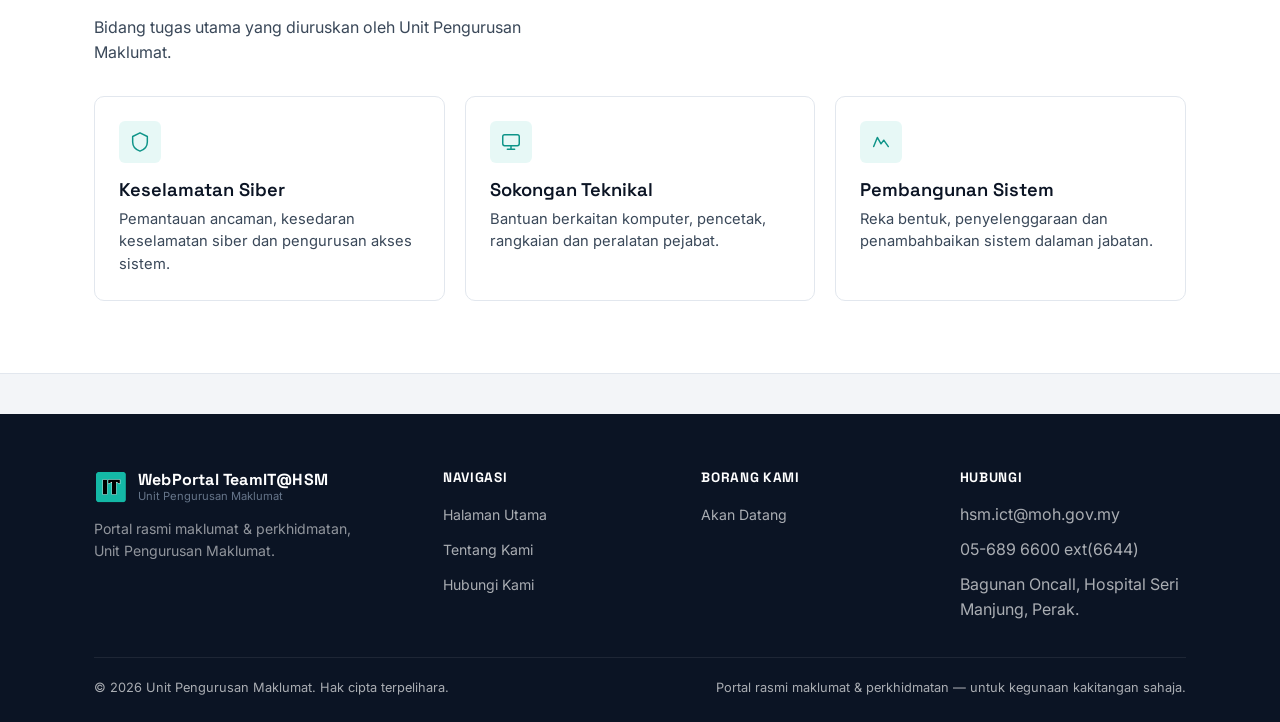
==== commit adbd630c: "Updated: Kemaskini Pengumuman & Notis 2510" ====
--- a/index.html
+++ b/index.html
@@ -259,7 +259,7 @@
           <h3>Program Farmasi (JKN)</h3>
           <p>Tempat: Dewan TVET MARA LUMUT</p>
           <p>Peralatan: 3 Laptop & lain-lain</p>
-          <p>Ulasan: Tahniah ! Team IT telah menjayakan Program ini.</p>
+          <p>Ulasan: Tahniah ! Team IT telah menjayakan program ini.</p>
         </div>
         <span class="tag tag--ok">Selesai</span>
       </div>
@@ -271,8 +271,9 @@
           <p>Hebahan: Facebook, Tiktok, Slide</p>
           <p>Peralatan: Skrin Layar, Monitor Screen</p>
           <p>Alat Pinjam: Projector Dental, Earpiece Kesuka</p>
-        </div>
-        <span class="tag tag--info">Makluman</span>
+          <p>Ulasan: Tahniah ! Team IT telah menjayakan program ini.</p>
+        </div>
+        <span class="tag tag--ok">Selesai</span>
       </div>
     </div>
   </div>
